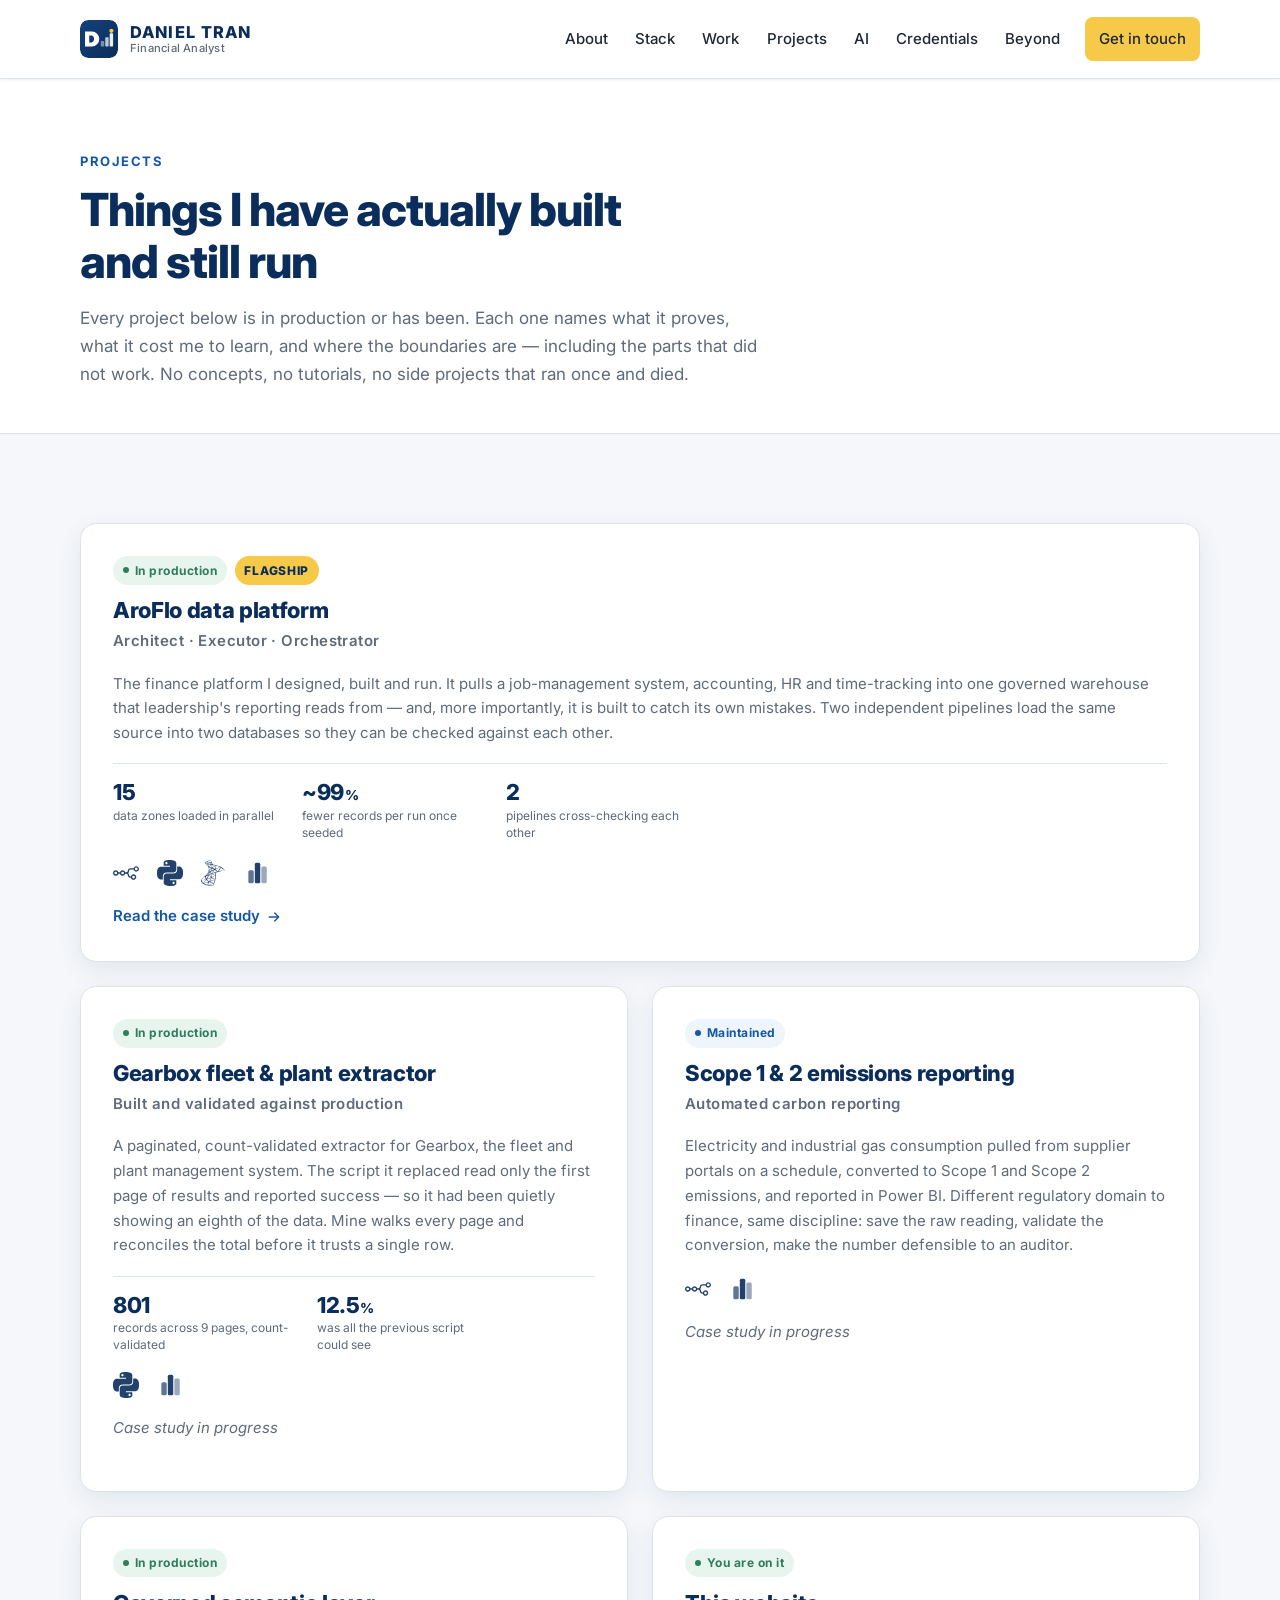
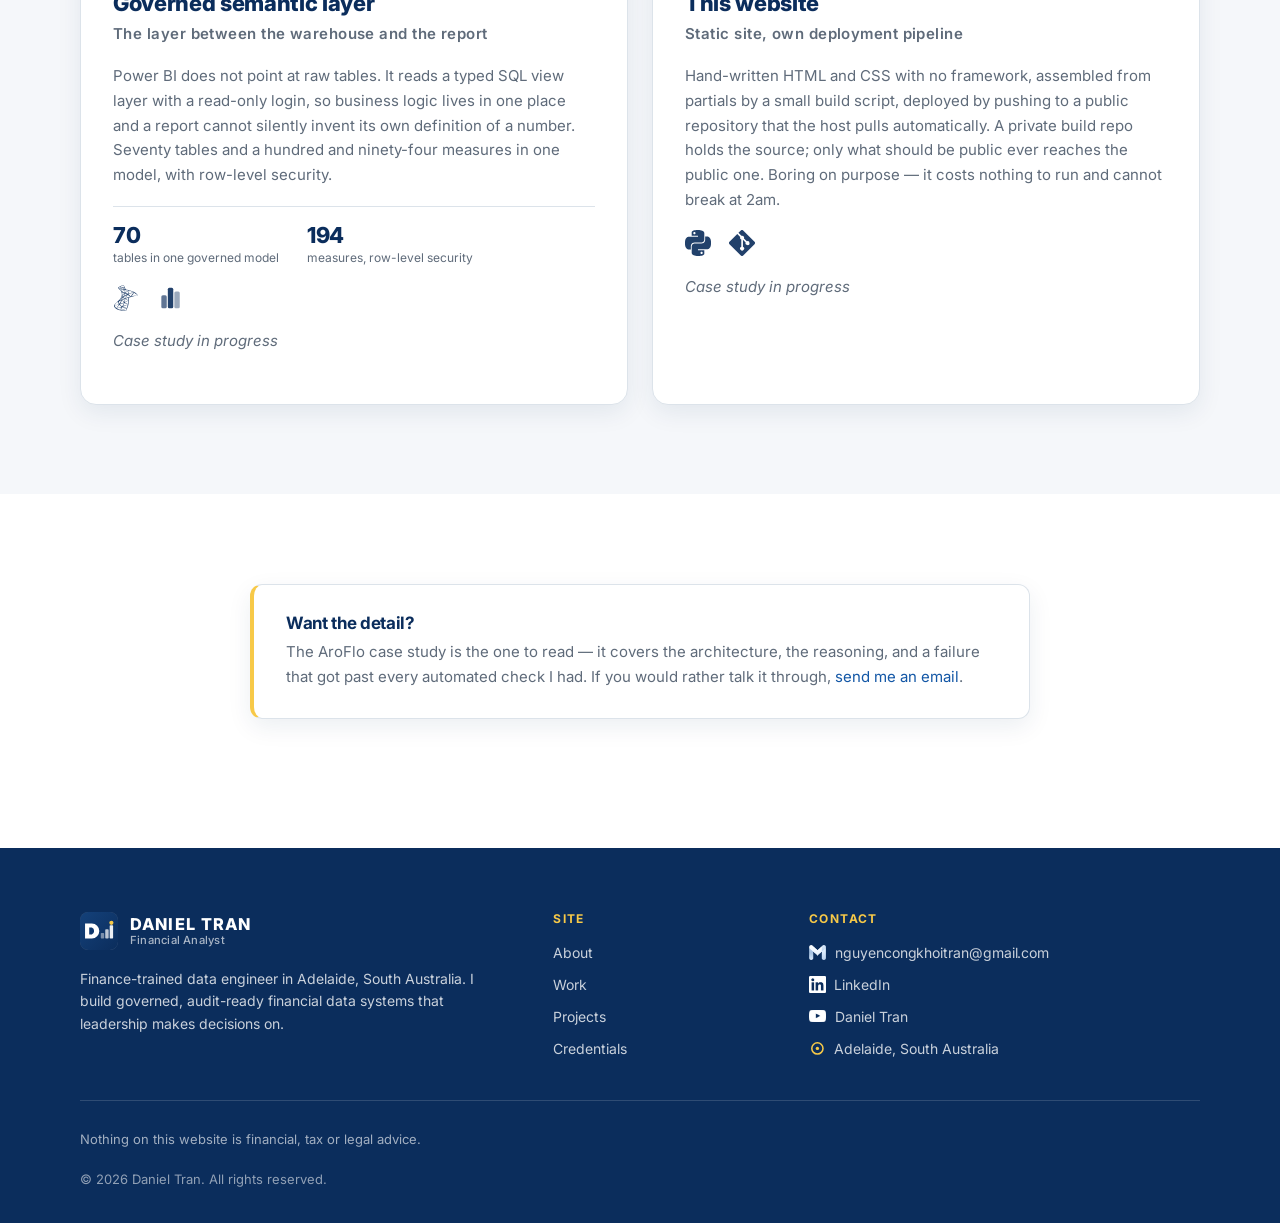
==== projects.html @ 61370af5 "Add Projects section: hub page + AroFlo data platform case study - /projects.html hub and /projects/" ====
<!DOCTYPE html>
<html lang="en-AU">
<head>
  <meta charset="UTF-8" />
  <meta name="viewport" content="width=device-width, initial-scale=1.0" />
  <title>Projects — Daniel Tran</title>
  <meta name="description" content="Production data engineering projects by Daniel Tran — a governed finance data platform, a count-validated fleet extractor, automated Scope 1 & 2 emissions reporting, and a governed SQL semantic layer." />
  <meta name="author" content="Daniel Tran" />

  <!-- ============================================================
       PORTFOLIO — danieltrandata.com
       Static site: this file + assets/css/portfolio.css
       + assets/js/portfolio.js. No build step, no framework.
       ============================================================ -->

  <meta property="og:type" content="website" />
  <meta property="og:title" content="Projects — Daniel Tran" />
  <meta property="og:description" content="Things I have actually built and still run: a governed finance data platform, a count-validated extractor, automated emissions reporting." />
  <meta property="og:locale" content="en_AU" />
  <meta property="og:url" content="https://danieltrandata.com/projects.html" />
  <meta property="og:image" content="https://danieltrandata.com/assets/img/og-image.jpg?v=2" />
  <meta property="og:image:width" content="1200" />
  <meta property="og:image:height" content="630" />
  <meta property="og:image:alt" content="Daniel Tran — Financial Analyst · danieltrandata.com" />

  <!-- Twitter / X card -->
  <meta name="twitter:card" content="summary_large_image" />
  <meta name="twitter:title" content="Projects — Daniel Tran" />
  <meta name="twitter:description" content="Things I have actually built and still run: a governed finance data platform, a count-validated extractor, automated emissions reporting." />
  <meta name="twitter:image" content="https://danieltrandata.com/assets/img/og-image.jpg?v=2" />

  <link rel="canonical" href="https://danieltrandata.com/projects.html" />

  <!-- Favicons — 'D + data-bars' mark (F1). ?v=4 busts Hostinger CDN cache -->
  <link rel="icon" href="/favicon.ico?v=4" sizes="32x32" />
  <link rel="icon" href="/favicon.svg?v=4" type="image/svg+xml" />
  <link rel="apple-touch-icon" href="/apple-touch-icon.png?v=4" />

  <link rel="preconnect" href="https://fonts.googleapis.com" />
  <link rel="preconnect" href="https://fonts.gstatic.com" crossorigin />
  <link href="https://fonts.googleapis.com/css2?family=Inter:wght@400;500;600;700;800&display=swap" rel="stylesheet" />
  <link rel="stylesheet" href="assets/css/portfolio.css?v=18" />

  <!-- Structured data: helps Google understand who this is -->
  <script type="application/ld+json">
  {
    "@context": "https://schema.org",
    "@type": "Person",
    "name": "Daniel Tran",
    "url": "https://danieltrandata.com",
    "jobTitle": "Financial Analyst",
    "description": "Finance-trained data engineer specialising in finance-grade data pipelines, automation and decision intelligence.",
    "address": { "@type": "PostalAddress", "addressRegion": "South Australia", "addressCountry": "AU" },
    "alumniOf": { "@type": "CollegeOrUniversity", "name": "Torrens University Australia" },
    "sameAs": [
      "https://www.linkedin.com/in/nguyen-daniel-tran-accounting/",
      "https://www.youtube.com/@DanielTranAustraliaSA"
    ]
  }
  </script>
</head>
<body>
  <a class="skip-link" href="#main">Skip to content</a>

  <!-- ============ HEADER ============ -->
  <header class="header" id="header">
    <div class="wrap header-inner">
      <a class="wordmark" href="index.html#top" aria-label="Daniel Tran — home">
        <span class="wordmark-icon" aria-hidden="true">
          <svg viewBox="0 0 512 512"><defs><linearGradient id="wmH" x1="0" y1="0" x2="1" y2="1"><stop offset="0" stop-color="#14417a"/><stop offset="1" stop-color="#0b2d5c"/></linearGradient></defs><rect width="512" height="512" rx="112" fill="url(#wmH)"/><path fill="#ffffff" fill-rule="evenodd" d="M68 156 H160 A100 100 0 0 1 160 356 H68 Z M124 210 H160 A50 50 0 0 1 160 302 H124 Z"/><rect x="280" y="282" width="46" height="74" rx="10" fill="#ffffff" opacity=".45"/><rect x="340" y="234" width="46" height="122" rx="10" fill="#ffffff" opacity=".72"/><rect x="400" y="180" width="46" height="176" rx="10" fill="#ffffff" opacity=".92"/><circle cx="423" cy="146" r="28" fill="#f7c948"/></svg>
        </span>
        <span class="wordmark-text">
          <span class="wordmark-name">DANIEL TRAN</span>
          <span class="wordmark-sub">Financial Analyst</span>
        </span>
      </a>

      <nav class="nav" id="nav" aria-label="Primary">
        <ul>
          <li><a href="index.html#about">About</a></li>
          <li><a href="index.html#stack">Stack</a></li>
          <li><a href="index.html#work">Work</a></li>
          <li><a href="projects.html">Projects</a></li>
          <li><a href="index.html#ai">AI</a></li>
          <li><a href="index.html#credentials">Credentials</a></li>
          <li><a href="index.html#beyond">Beyond</a></li>
          <li class="nav-cta-item"><a class="btn btn-yellow btn-sm" href="mailto:nguyencongkhoitran@gmail.com">Get in touch</a></li>
        </ul>
      </nav>

      <button class="burger" id="burger" type="button" aria-label="Open menu" aria-expanded="false" aria-controls="nav">
        <span></span><span></span><span></span>
      </button>
    </div>
  </header>

  <main id="main">
    <span id="top" tabindex="-1"></span>

    <!-- ============ SUB-HERO ============ -->
    <section class="subhero">
      <div class="wrap">
        <p class="kicker">Projects</p>
        <h1>Things I have actually built and still run</h1>
        <p class="subhero-lead">
          Every project below is in production or has been. Each one names what it proves, what it
          cost me to learn, and where the boundaries are — including the parts that did not work.
          No concepts, no tutorials, no side projects that ran once and died.
        </p>
      </div>
    </section>

    <!-- ============ PROJECT GRID ============ -->
    <section class="sec sec-tint">
      <div class="wrap">
        <div class="proj-grid">

          <!-- 1 — FLAGSHIP -->
          <article class="ai-card proj-card proj-card--lead">
            <div class="proj-head">
              <span class="proj-status proj-status--live">In production</span>
              <span class="proj-flag">Flagship</span>
            </div>
            <h2>AroFlo data platform</h2>
            <p class="proj-role">Architect &middot; Executor &middot; Orchestrator</p>
            <p>
              The finance platform I designed, built and run. It pulls a job-management system,
              accounting, HR and time-tracking into one governed warehouse that leadership's
              reporting reads from — and, more importantly, it is built to catch its own mistakes.
              Two independent pipelines load the same source into two databases so they can be
              checked against each other.
            </p>
            <ul class="proj-metrics">
              <li class="proj-metric">
                <span class="proj-metric-num">15</span>
                <span class="proj-metric-lab">data zones loaded in parallel</span>
              </li>
              <li class="proj-metric">
                <span class="proj-metric-num">~99<span>%</span></span>
                <span class="proj-metric-lab">fewer records per run once seeded</span>
              </li>
              <li class="proj-metric">
                <span class="proj-metric-num">2</span>
                <span class="proj-metric-lab">pipelines cross-checking each other</span>
              </li>
            </ul>
            <ul class="proj-logos">
              <li><img src="assets/img/stack/n8n.svg" alt="n8n" height="20" loading="lazy" decoding="async" /></li>
              <li><img src="assets/img/stack/python.svg" alt="Python" height="24" loading="lazy" decoding="async" /></li>
              <li><img src="assets/img/stack/sql-server.svg" alt="SQL Server" height="26" loading="lazy" decoding="async" /></li>
              <li><img src="assets/img/stack/power-bi.svg" alt="Power BI" height="22" loading="lazy" decoding="async" /></li>
            </ul>
            <a class="link-more" href="projects/aroflo-data-platform.html">
              Read the case study
              <svg viewBox="0 0 24 24" aria-hidden="true" focusable="false"><path d="M5 12h14M13 6l6 6-6 6" /></svg>
            </a>
          </article>

          <!-- 2 — GEARBOX -->
          <article class="ai-card proj-card">
            <div class="proj-head">
              <span class="proj-status proj-status--live">In production</span>
            </div>
            <h2>Gearbox fleet &amp; plant extractor</h2>
            <p class="proj-role">Built and validated against production</p>
            <p>
              A paginated, count-validated extractor for Gearbox, the fleet and plant management
              system. The script it replaced read only the first page of results and reported
              success — so it had been quietly showing an eighth of the data. Mine walks every page
              and reconciles the total before it trusts a single row.
            </p>
            <ul class="proj-metrics">
              <li class="proj-metric">
                <span class="proj-metric-num">801</span>
                <span class="proj-metric-lab">records across 9 pages, count-validated</span>
              </li>
              <li class="proj-metric">
                <span class="proj-metric-num">12.5<span>%</span></span>
                <span class="proj-metric-lab">was all the previous script could see</span>
              </li>
            </ul>
            <ul class="proj-logos">
              <li><img src="assets/img/stack/python.svg" alt="Python" height="24" loading="lazy" decoding="async" /></li>
              <li><img src="assets/img/stack/power-bi.svg" alt="Power BI" height="22" loading="lazy" decoding="async" /></li>
            </ul>
            <p class="proj-soon">Case study in progress</p>
          </article>

          <!-- 3 — EMISSIONS -->
          <article class="ai-card proj-card">
            <div class="proj-head">
              <span class="proj-status proj-status--maint">Maintained</span>
            </div>
            <h2>Scope 1 &amp; 2 emissions reporting</h2>
            <p class="proj-role">Automated carbon reporting</p>
            <p>
              Electricity and industrial gas consumption pulled from supplier portals on a schedule,
              converted to Scope 1 and Scope 2 emissions, and reported in Power BI. Different
              regulatory domain to finance, same discipline: save the raw reading, validate the
              conversion, make the number defensible to an auditor.
            </p>
            <ul class="proj-logos">
              <li><img src="assets/img/stack/n8n.svg" alt="n8n" height="20" loading="lazy" decoding="async" /></li>
              <li><img src="assets/img/stack/power-bi.svg" alt="Power BI" height="22" loading="lazy" decoding="async" /></li>
            </ul>
            <p class="proj-soon">Case study in progress</p>
          </article>

          <!-- 4 — SEMANTIC LAYER -->
          <article class="ai-card proj-card">
            <div class="proj-head">
              <span class="proj-status proj-status--live">In production</span>
            </div>
            <h2>Governed semantic layer</h2>
            <p class="proj-role">The layer between the warehouse and the report</p>
            <p>
              Power BI does not point at raw tables. It reads a typed SQL view layer with a
              read-only login, so business logic lives in one place and a report cannot silently
              invent its own definition of a number. Seventy tables and a hundred and ninety-four
              measures in one model, with row-level security.
            </p>
            <ul class="proj-metrics">
              <li class="proj-metric">
                <span class="proj-metric-num">70</span>
                <span class="proj-metric-lab">tables in one governed model</span>
              </li>
              <li class="proj-metric">
                <span class="proj-metric-num">194</span>
                <span class="proj-metric-lab">measures, row-level security</span>
              </li>
            </ul>
            <ul class="proj-logos">
              <li><img src="assets/img/stack/sql-server.svg" alt="SQL Server" height="26" loading="lazy" decoding="async" /></li>
              <li><img src="assets/img/stack/power-bi.svg" alt="Power BI" height="22" loading="lazy" decoding="async" /></li>
            </ul>
            <p class="proj-soon">Case study in progress</p>
          </article>

          <!-- 5 — THIS SITE -->
          <article class="ai-card proj-card">
            <div class="proj-head">
              <span class="proj-status proj-status--live">You are on it</span>
            </div>
            <h2>This website</h2>
            <p class="proj-role">Static site, own deployment pipeline</p>
            <p>
              Hand-written HTML and CSS with no framework, assembled from partials by a small build
              script, deployed by pushing to a public repository that the host pulls automatically.
              A private build repo holds the source; only what should be public ever reaches the
              public one. Boring on purpose — it costs nothing to run and cannot break at 2am.
            </p>
            <ul class="proj-logos">
              <li><img src="assets/img/stack/python.svg" alt="Python" height="24" loading="lazy" decoding="async" /></li>
              <li><img src="assets/img/stack/git.svg" alt="Git" height="22" loading="lazy" decoding="async" /></li>
            </ul>
            <p class="proj-soon">Case study in progress</p>
          </article>

        </div>
      </div>
    </section>

    <!-- ============ CTA ============ -->
    <section class="sec">
      <div class="wrap wrap-narrow">
        <div class="about-note">
          <h3>Want the detail?</h3>
          <p>
            The AroFlo case study is the one to read — it covers the architecture, the reasoning,
            and a failure that got past every automated check I had. If you would rather talk it
            through, <a href="mailto:nguyencongkhoitran@gmail.com">send me an email</a>.
          </p>
        </div>
      </div>
    </section>

  </main>

  <!-- ============ FOOTER ============ -->
  <footer class="footer">
    <div class="wrap">
      <div class="footer-top">
        <div class="footer-brand">
          <a class="wordmark wordmark-light" href="index.html#top">
            <span class="wordmark-icon" aria-hidden="true">
              <svg viewBox="0 0 512 512"><defs><linearGradient id="wmF" x1="0" y1="0" x2="1" y2="1"><stop offset="0" stop-color="#14417a"/><stop offset="1" stop-color="#0b2d5c"/></linearGradient></defs><rect width="512" height="512" rx="112" fill="url(#wmF)"/><path fill="#ffffff" fill-rule="evenodd" d="M68 156 H160 A100 100 0 0 1 160 356 H68 Z M124 210 H160 A50 50 0 0 1 160 302 H124 Z"/><rect x="280" y="282" width="46" height="74" rx="10" fill="#ffffff" opacity=".45"/><rect x="340" y="234" width="46" height="122" rx="10" fill="#ffffff" opacity=".72"/><rect x="400" y="180" width="46" height="176" rx="10" fill="#ffffff" opacity=".92"/><circle cx="423" cy="146" r="28" fill="#f7c948"/></svg>
            </span>
            <span class="wordmark-text">
              <span class="wordmark-name">DANIEL TRAN</span>
              <span class="wordmark-sub">Financial Analyst</span>
            </span>
          </a>
          <p class="footer-desc">
            Finance-trained data engineer in Adelaide, South Australia. I build governed,
            audit-ready financial data systems that leadership makes decisions on.
          </p>
        </div>

        <nav class="footer-col" aria-label="Site">
          <h3>Site</h3>
          <a href="index.html#about">About</a>
          <a href="index.html#work">Work</a>
          <a href="projects.html">Projects</a>
          <a href="index.html#credentials">Credentials</a>
          <!-- CV link hidden for now (kept, not deleted):
          <a href="assets/docs/daniel-tran-cv.pdf" target="_blank" rel="noopener noreferrer">CV (PDF)</a>
          -->
        </nav>

        <div class="footer-col">
          <h3>Contact</h3>
          <a class="footer-contact-link footer-email" href="mailto:nguyencongkhoitran@gmail.com">
            <img class="footer-contact-icon footer-icon-gmail" src="assets/img/gmail-logo-white-gradient.png" alt="" width="18" height="18" loading="lazy" decoding="async" />
            <span>nguyencongkhoitran@gmail.com</span>
          </a>
          <a class="footer-contact-link footer-linkedin" href="https://www.linkedin.com/in/nguyen-daniel-tran-accounting/" target="_blank" rel="noopener noreferrer">
            <img class="footer-contact-icon" src="assets/img/linkedin-white.png" alt="" width="18" height="18" decoding="async" />
            <span>LinkedIn</span>
          </a>
          <a class="footer-contact-link footer-youtube" href="https://www.youtube.com/@DanielTranAustraliaSA" target="_blank" rel="noopener noreferrer">
            <img class="footer-contact-icon footer-icon-youtube" src="assets/img/youtube-logo-white.png" alt="" width="18" height="18" loading="lazy" decoding="async" />
            <span>Daniel Tran</span>
          </a>
          <p class="footer-location">
            <svg class="footer-contact-icon footer-icon-location" viewBox="0 0 24 24" aria-hidden="true" focusable="false">
              <circle cx="12" cy="12" r="8" />
              <circle cx="12" cy="12" r="2.4" />
            </svg>
            <span>Adelaide, South Australia</span>
          </p>
        </div>
      </div>

      <div class="footer-legal">
        <p class="disclaimer">
          Nothing on this website is financial, tax or legal advice.
        </p>
        <p class="copyright">&copy; <span id="year">2026</span> Daniel Tran. All rights reserved.</p>
      </div>
    </div>
  </footer>

  <!-- Back to top. Plain anchor: works without JS; JS only handles show/hide. -->
  <a class="to-top" id="toTop" href="#top" aria-label="Back to top" title="Back to top">
    <svg viewBox="0 0 24 24" aria-hidden="true" focusable="false">
      <path d="M12 19V5M5 12l7-7 7 7" />
    </svg>
  </a>

  <script src="assets/js/portfolio.js?v=3"></script>
</body>
</html>
---- assets/css/portfolio.css ----
/* =============================================================
   Daniel Tran — Tax & Accounting Services
   Design brief implementation.

   Colour balance target:
     ~60% white / light grey   ~25% navy & blue
     ~10% pale blue or yellow   ~5% strong yellow

   Yellow is an ACCENT only — buttons, icon details, step numbers,
   highlight rules. It is never a large background field.
   Navy text on yellow buttons (never white — contrast is too low).
   ============================================================= */

/* ---------- TOKENS ---------- */
:root {
  --color-navy: #0b2d5c;
  --color-blue: #1357a6;
  --color-yellow: #f7c948;
  --color-yellow-light: #fff8e1;
  --color-blue-light: #eef5fc;
  --color-background: #f5f7fa;
  --color-text: #1f2937;
  --color-text-secondary: #5f6b7a;
  --color-white: #ffffff;
  --color-border: #dce3ea;
  --color-success: #2e7d5b;
  --color-error: #c83e3e;

  /* Index/step numerals and other navigation furniture. Navy-family, not
     neutral grey, and held at ~3.3:1 on white — readable at a glance but
     incapable of competing with a heading. Do not use for content.
     (#7e99b8 measured 2.94:1 — just under the 3:1 large-text floor.) */
  --color-index: #7290b1;

  /* The one yellow legible as TEXT on light backgrounds (stat unit
     suffixes). The accent yellows below sit at 1.8–2.2:1 on white — fine
     as borders, bullets and hover states, never as type. */
  --color-gold-text: #a67e00;

  /* Derived — hover/active states only */
  --color-navy-dark: #082446;
  --color-yellow-dark: #ecb92e;
  --color-blue-dark: #0f4787;

  --radius-small: 8px;
  --radius-medium: 12px;
  --radius-large: 16px;

  --shadow-card: 0 8px 24px rgba(11, 45, 92, 0.08);
  --shadow-card-hover: 0 12px 32px rgba(11, 45, 92, 0.12);
  --shadow-header: 0 1px 3px rgba(11, 45, 92, 0.08);

  --content-width: 1200px;
  --gutter: clamp(1.25rem, 4vw, 2.5rem);
  --section-y: clamp(3.75rem, 7vw, 6.5rem);

  --font: "Inter", -apple-system, BlinkMacSystemFont, "Segoe UI", Roboto, Helvetica, Arial, sans-serif;
  --t: 200ms ease;
}

/* ---------- BASE ---------- */
*, *::before, *::after { box-sizing: border-box; }

html {
  -webkit-text-size-adjust: 100%;
  scroll-behavior: smooth;
  scroll-padding-top: 110px;
}

body {
  margin: 0;
  font-family: var(--font);
  font-size: 1.0625rem;      /* 17px */
  line-height: 1.65;
  color: var(--color-text);
  background: var(--color-white);
  -webkit-font-smoothing: antialiased;
  -moz-osx-font-smoothing: grayscale;
  overflow-x: hidden;
}

h1, h2, h3 {
  margin: 0 0 .55em;
  color: var(--color-navy);
  font-weight: 800;
  line-height: 1.18;
  letter-spacing: -.02em;
}
h1 { font-size: clamp(2.1rem, 4.6vw, 3.75rem); letter-spacing: -.03em; }   /* → 60px */
h2 { font-size: clamp(1.7rem, 3.2vw, 2.625rem); }                          /* → 42px */
h3 { font-size: clamp(1.125rem, 1.6vw, 1.375rem); font-weight: 700; }      /* → 22px */

p { margin: 0 0 1.05em; }
p:last-child { margin-bottom: 0; }

a { color: var(--color-blue); text-decoration: none; transition: color var(--t); }
a:hover { color: var(--color-navy); }

ul, ol { margin: 0; padding: 0; list-style: none; }
img { max-width: 100%; display: block; }
svg { width: 100%; height: 100%; display: block; }

:focus-visible {
  outline: 3px solid var(--color-blue);
  outline-offset: 2px;
  border-radius: 4px;
}

.wrap {
  width: 100%;
  max-width: var(--content-width);
  margin-inline: auto;
  padding-inline: var(--gutter);
}
.wrap-narrow { max-width: 860px; }

.skip-link {
  position: absolute;
  left: -9999px;
  top: 0;
  z-index: 300;
  padding: .8rem 1.25rem;
  background: var(--color-navy);
  color: var(--color-white);
  font-weight: 600;
  border-radius: 0 0 var(--radius-small) 0;
}
.skip-link:focus { left: 0; color: var(--color-white); }

/* ---------- LAUNCH NOTICE BAR ---------- */
.launch-bar {
  background: var(--color-yellow-light);
  border-bottom: 1px solid #f0e2b8;
}
.launch-bar-inner {
  display: flex;
  align-items: flex-start;
  gap: .7rem;
  padding-block: .7rem;
}
.launch-bar-icon {
  flex: none;
  width: 19px;
  height: 19px;
  margin-top: .18rem;
  fill: none;
  stroke: var(--color-navy);
  stroke-width: 1.9;
  stroke-linecap: round;
}
.launch-bar p { margin: 0; font-size: .875rem; line-height: 1.5; color: var(--color-navy); }
.launch-bar a { color: var(--color-navy); text-decoration: underline; text-underline-offset: 2px; font-weight: 600; }

/* ---------- HEADER ---------- */
.header {
  position: sticky;
  top: 0;
  z-index: 200;
  background: var(--color-white);
  border-bottom: 1px solid var(--color-border);
  box-shadow: var(--shadow-header);
}
.header-inner {
  display: flex;
  align-items: center;
  justify-content: space-between;
  gap: 1.5rem;
  min-height: 78px;
}

/* Wordmark */
.wordmark { display: flex; align-items: center; gap: .75rem; }
.wordmark:hover { color: inherit; }
.wordmark-icon {
  flex: none;
  width: 38px;
  height: 38px;
  border-radius: var(--radius-small);
  overflow: hidden;
  line-height: 0;
}
.wordmark-icon svg { display: block; width: 100%; height: 100%; }
.wordmark-text { display: flex; flex-direction: column; line-height: 1.2; }
.wordmark-name {
  font-size: 1.02rem;
  font-weight: 800;
  letter-spacing: .07em;
  color: var(--color-navy);
}
.wordmark-sub {
  font-size: .7rem;
  font-weight: 500;
  letter-spacing: .02em;
  color: var(--color-text-secondary);
}

/* Nav */
.nav ul { display: flex; align-items: center; gap: .2rem; }
.nav a {
  display: block;
  padding: .5rem .75rem;
  border-radius: var(--radius-small);
  font-size: .9375rem;
  font-weight: 500;
  color: var(--color-text);
  transition: color var(--t), background-color var(--t);
}
.nav a:hover { color: var(--color-navy); background: var(--color-blue-light); }
.nav-cta-item { margin-left: .6rem; }
.nav-cta-item a:hover { background: var(--color-yellow-dark); }

.burger {
  display: none;
  flex-direction: column;
  justify-content: center;
  gap: 5px;
  width: 44px;
  height: 42px;
  padding: 0 9px;
  border: 1px solid var(--color-border);
  border-radius: var(--radius-small);
  background: var(--color-white);
  cursor: pointer;
}
.burger span {
  display: block;
  height: 2px;
  border-radius: 2px;
  background: var(--color-navy);
  transition: transform var(--t), opacity var(--t);
}
.burger[aria-expanded="true"] span:nth-child(1) { transform: translateY(7px) rotate(45deg); }
.burger[aria-expanded="true"] span:nth-child(2) { opacity: 0; }
.burger[aria-expanded="true"] span:nth-child(3) { transform: translateY(-7px) rotate(-45deg); }

/* ---------- BUTTONS ---------- */
.btn {
  display: inline-flex;
  align-items: center;
  justify-content: center;
  gap: .5rem;
  padding: .9rem 1.75rem;
  min-height: 48px;               /* comfortable mobile tap target */
  border: 2px solid transparent;
  border-radius: var(--radius-small);
  font-family: inherit;
  font-size: 1rem;
  font-weight: 700;
  cursor: pointer;
  text-align: center;
  transition: background-color var(--t), border-color var(--t), color var(--t), box-shadow var(--t);
}
.btn-sm { padding: .6rem 1.15rem; min-height: 42px; font-size: .9375rem; }
.btn-lg { padding: 1.05rem 2.25rem; min-height: 54px; font-size: 1.0625rem; }
.btn-block { width: 100%; }

/* Navy text on yellow — never white. */
.btn-yellow { background: var(--color-yellow); color: var(--color-navy); }
.btn-yellow:hover { background: var(--color-yellow-dark); color: var(--color-navy); }

.btn-outline {
  background: var(--color-white);
  color: var(--color-navy);
  border-color: var(--color-navy);
}
.btn-outline:hover { background: var(--color-navy); color: var(--color-white); }

/* ---------- HERO ---------- */
.hero {
  /* The one permitted gradient — very subtle, top to bottom. */
  background: linear-gradient(180deg, var(--color-blue-light) 0%, var(--color-white) 100%);
  padding: clamp(3rem, 6vw, 5.25rem) 0 clamp(3rem, 5.5vw, 4.5rem);
}
.hero-grid {
  display: grid;
  grid-template-columns: minmax(0, 1.1fr) minmax(0, .9fr);
  gap: clamp(2.5rem, 5vw, 4.5rem);
  align-items: center;
}
/* Emphasise the employer name in the hero credential list. */
.hero-trust strong { color: var(--color-navy); font-weight: 700; }
/* Employer name links out to the company site. No underline at rest (Daniel's
   call — it read as clutter in the credential list); the affordance appears on
   hover and on keyboard focus instead. `.hero-trust strong` wins on colour over
   the global `a` rule, so the colour shift has to target the strong directly. */
.hero-trust a { text-decoration: none; }
.hero-trust a:hover,
.hero-trust a:focus-visible {
  text-decoration: underline;
  text-decoration-color: var(--color-blue);
  text-underline-offset: 3px;
}
.hero-trust a:hover strong,
.hero-trust a:focus-visible strong { color: var(--color-blue); }

.hero-copy h1 { margin-bottom: 1.1rem; }
.hero-sub {
  max-width: 34rem;
  font-size: clamp(1.0625rem, 1.5vw, 1.1875rem);
  color: var(--color-text-secondary);
}
.hero-btns { display: flex; flex-wrap: wrap; gap: .85rem; margin: 2rem 0 1.75rem; }

.hero-cv {
  display: inline-flex;
  align-items: center;
  gap: .45rem;
  margin: -.85rem 0 1.75rem;
  font-size: .9rem;
  font-weight: 700;
  color: var(--color-blue);
}
.hero-cv:hover { color: var(--color-navy); text-decoration: underline; }
.hero-cv svg {
  width: 1.05rem;
  height: 1.05rem;
  fill: none;
  stroke: currentColor;
  stroke-width: 2;
  stroke-linecap: round;
  stroke-linejoin: round;
}
.hero-linkedin { color: var(--color-navy); }
.hero-linkedin img { width: 1.2rem; height: 1.2rem; display: block; border-radius: 3px; }
.footer-contact-link,
.footer-location {
  display: inline-flex;
  align-items: center;
  gap: .55rem;
  width: fit-content;
}
.footer-contact-icon {
  width: 1.05rem;
  height: 1.05rem;
  flex: none;
  display: block;
  object-fit: contain;
}
.footer-email span { white-space: nowrap; }
.footer-icon-gmail { width: 1.1rem; height: 1.1rem; }
.footer-icon-youtube { width: 1.1rem; height: 1.1rem; }
.footer-icon-location circle:first-child { fill: none; stroke: var(--color-yellow); stroke-width: 2.2; }
.footer-icon-location circle:last-child { fill: var(--color-yellow); }

.hero-trust { display: flex; flex-direction: column; gap: .45rem; }
.hero-trust li {
  position: relative;
  padding-left: 1.4rem;
  font-size: .9rem;
  color: var(--color-text-secondary);
}
.hero-trust li::before {
  content: "";
  position: absolute;
  left: 0;
  top: .48em;
  width: 9px;
  height: 9px;
  border-radius: 50%;
  background: var(--color-yellow);
}

.hero-photo img {
  width: 100%;
  aspect-ratio: 4 / 5;
  object-fit: cover;
  object-position: 50% 50%;
  border-radius: var(--radius-large);
  box-shadow: var(--shadow-card);
}

/* ---------- TRUST STRIP ---------- */
.strip {
  padding: clamp(2rem, 4vw, 2.75rem) 0;
  background: var(--color-white);
  border-bottom: 1px solid var(--color-border);
}
.strip-grid {
  display: grid;
  grid-template-columns: repeat(4, 1fr);
  gap: clamp(1.25rem, 3vw, 2.25rem);
}
.strip-item { display: flex; gap: .9rem; align-items: flex-start; }
.strip-icon {
  flex: none;
  width: 40px;
  height: 40px;
  padding: 8px;
  border-radius: var(--radius-small);
  background: var(--color-blue-light);
}
.strip-icon svg { fill: none; stroke: var(--color-blue); stroke-width: 1.7; stroke-linecap: round; stroke-linejoin: round; }
.strip-icon .acc { stroke: var(--color-yellow); stroke-width: 2.2; }
.strip-item h3 { margin-bottom: .15rem; font-size: .975rem; font-weight: 700; }
.strip-item p { margin: 0; font-size: .875rem; line-height: 1.5; color: var(--color-text-secondary); }

/* ---------- PORTFOLIO STAT STRIP (numeric) ----------
   Added for the portfolio. Big tabular figures — numbers do the
   talking. Yellow accent rule under each label, per the design brief. */
.pstat {
  padding: clamp(2rem, 4vw, 2.75rem) 0;
  background: var(--color-white);
  border-bottom: 1px solid var(--color-border);
}
.pstat-grid {
  display: grid;
  grid-template-columns: repeat(4, 1fr);
  gap: clamp(1.25rem, 3vw, 2.25rem);
}
.pstat-item { display: flex; flex-direction: column; gap: .35rem; }
.pstat-num {
  font-size: clamp(1.9rem, 3.4vw, 2.6rem);
  font-weight: 800;
  line-height: 1;
  letter-spacing: -.03em;
  color: var(--color-navy);
  font-variant-numeric: tabular-nums;
}
.pstat-num span { color: var(--color-gold-text); } /* the %/min/h units — yellow-dark was 1.8:1 on white */
.pstat-lab {
  font-size: .85rem;
  line-height: 1.45;
  color: var(--color-text-secondary);
  padding-top: .4rem;
  border-top: 2px solid var(--color-yellow);
}
@media (max-width: 1080px) { .pstat-grid { grid-template-columns: repeat(2, 1fr); } }
@media (max-width: 480px)  { .pstat-grid { grid-template-columns: 1fr; } }

/* ---------- WORK / CASE STUDY ---------- */
.sec-lead {
  margin: .85rem 0 0;
  font-size: clamp(1rem, 1.4vw, 1.1875rem);
  line-height: 1.6;
  color: var(--color-text-secondary);
}
.case { display: flex; flex-direction: column; gap: clamp(1.5rem, 3vw, 2.25rem); }

.case-meta {
  display: grid;
  grid-template-columns: repeat(3, 1fr);
  gap: clamp(1rem, 2.5vw, 2rem);
  padding: clamp(1.25rem, 2.4vw, 1.6rem) clamp(1.4rem, 2.4vw, 1.9rem);
  background: var(--color-navy);
  border-radius: var(--radius-large);
}
.case-meta > div { display: flex; flex-direction: column; align-items: center; text-align: center; gap: .8rem; }
.case-meta-lab {
  font-size: .7rem;
  font-weight: 700;
  letter-spacing: .08em;
  text-transform: uppercase;
  color: var(--color-yellow);
}
.case-meta-val { font-size: .95rem; font-weight: 600; line-height: 1.4; color: var(--color-white); }

/* My role — three custom line-icons (white stroke + yellow accent) */
.cm-roles { display: flex; justify-content: center; gap: clamp(1rem, 2.2vw, 1.6rem); }
.cm-role { display: flex; flex-direction: column; align-items: center; gap: .6rem; }
.cm-role-ic { width: 30px; height: 30px; fill: none; stroke: var(--color-white); stroke-width: 1.7; stroke-linecap: round; stroke-linejoin: round; }
.cm-role-ic .acc { stroke: var(--color-yellow); stroke-width: 2; }
.cm-role span { font-size: .7rem; font-weight: 500; letter-spacing: .035em; color: rgba(255, 255, 255, .72); white-space: nowrap; }

/* Systems unified / Built with — brand logos flipped to white on the navy band */
.cm-logos { display: flex; justify-content: center; align-items: center; flex-wrap: wrap; gap: clamp(1rem, 2.2vw, 1.5rem); min-height: 30px; }
.cm-logo { width: auto; display: block; filter: brightness(0) invert(1); opacity: .92; }
.cm-more { font-size: .8rem; font-weight: 600; color: rgba(255, 255, 255, .5); }

.case-sub { margin: clamp(.25rem, 1vw, .75rem) 0 0; font-size: 1.25rem; }

.doctrine { display: grid; gap: .7rem; margin: 0; padding: 0; list-style: none; }
.doctrine li {
  position: relative;
  padding-left: 1.6rem;
  font-size: .9375rem;
  line-height: 1.5;
  color: var(--color-text-secondary);
}
.doctrine li::before {
  content: "";
  position: absolute;
  left: 0;
  top: .5em;
  width: .5rem;
  height: .5rem;
  border-radius: 2px;
  background: var(--color-yellow);
}
.doctrine strong { color: var(--color-navy); font-weight: 700; }

/* Impact band — reuses .pstat markup, contained as a card here */
.case-impact {
  padding: clamp(1.5rem, 3vw, 2.1rem) clamp(1.4rem, 2.6vw, 2rem);
  background: var(--color-blue-light);
  border: 1px solid var(--color-border);
  border-radius: var(--radius-large);
}
.case-impact .wrap { max-width: none; padding-inline: 0; }

.case-punch {
  margin: 0;
  font-size: clamp(1.0625rem, 1.6vw, 1.25rem);
  font-weight: 600;
  line-height: 1.5;
  color: var(--color-navy);
}

@media (max-width: 720px) { .case-meta { grid-template-columns: 1fr; } }

/* Architecture diagram (Mermaid) */
.case-diagram {
  margin: 0;
  padding: clamp(1.25rem, 3vw, 2rem);
  background: var(--color-white);
  border: 1px solid var(--color-border);
  border-radius: var(--radius-large);
  box-shadow: var(--shadow-card);
  text-align: center;
  overflow-x: auto;
}
.case-diagram img {
  display: block;
  width: auto;
  max-width: 100%;
  height: auto;
  margin: 0 auto;
}
/* Scrollable variant — full-size LR banner in a horizontally scrollable frame */
.case-diagram--scroll { text-align: left; overflow: visible; }
.case-diagram-frame {
  overflow-x: auto;
  overflow-y: hidden;
  -webkit-overflow-scrolling: touch;
  scrollbar-width: thin;
  border-radius: var(--radius-medium);
}
.case-diagram--scroll .case-diagram-frame img {
  width: 2267px;      /* natural size — do not shrink, so labels stay readable */
  max-width: none;
  height: auto;
  margin: 0;
}
.case-diagram-hint {
  margin: .8rem 0 0;
  font-size: .75rem;
  font-weight: 600;
  letter-spacing: .02em;
  color: var(--color-blue);
  text-align: right;
}
/* Once the viewport is wide enough to show the whole diagram, drop the hint */
@media (min-width: 2400px) { .case-diagram-hint { display: none; } }
.case-diagram figcaption {
  margin-top: 1.1rem;
  padding-top: 1rem;
  border-top: 1px solid var(--color-border);
  font-size: .8125rem;
  line-height: 1.5;
  color: var(--color-text-secondary);
  text-align: center;
}

/* ---------- CREDENTIALS ---------- */
.creds {
  display: grid;
  grid-template-columns: repeat(auto-fit, minmax(min(100%, 300px), 1fr));
  gap: clamp(1rem, 2vw, 1.5rem);
}
.cred {
  display: flex;
  flex-direction: column;
  gap: 1rem;
  padding: clamp(1.5rem, 2.4vw, 1.9rem);
  background: var(--color-white);
  border: 1px solid var(--color-border);
  border-radius: var(--radius-large);
  box-shadow: var(--shadow-card);
}
.cred-body { flex: 1; }
.cred h3 { margin-bottom: .5rem; font-size: 1.0625rem; line-height: 1.35; }
.cred-issuer { margin: 0 0 .55rem; font-size: .85rem; font-weight: 700; color: var(--color-navy); }
.cred-detail { margin: 0; font-size: .9rem; line-height: 1.55; color: var(--color-text-secondary); }
.cred-verify {
  display: inline-block;
  margin-top: .5rem;
  font-size: .85rem;
  font-weight: 700;
  color: var(--color-blue);
}
.cred-verify:hover { color: var(--color-navy); text-decoration: underline; }
.cred-links { display: flex; flex-wrap: wrap; gap: .4rem 1.5rem; margin: .75rem 0 0; }
.cred-links .cred-verify { margin-top: 0; }

.cred-tag {
  display: inline-block;
  margin-bottom: .85rem;
  padding: .3rem .8rem;
  font-size: .7rem;
  font-weight: 700;
  letter-spacing: .04em;
  text-transform: uppercase;
  color: var(--color-navy);
  background: var(--color-yellow-light);
  border: 1px solid var(--color-yellow);
  border-radius: 999px;
  white-space: nowrap;
}
/* Headline credential spans the full row, with the certificate shown */
.cred-primary {
  grid-column: 1 / -1;
  flex-direction: row;
  align-items: center;
  justify-content: space-between;
  gap: clamp(1.5rem, 4vw, 3rem);
  border-left: 4px solid var(--color-yellow);
}
.cred-cert {
  flex: 0 0 auto;
  display: block;
  width: clamp(190px, 26vw, 300px);
  border-radius: var(--radius-medium);
  overflow: hidden;
  border: 1px solid var(--color-border);
  box-shadow: var(--shadow-card);
  transition: transform .2s ease, box-shadow .2s ease;
}
.cred-cert:hover { transform: translateY(-3px); box-shadow: 0 14px 30px rgba(11, 45, 92, .16); }
.cred-cert img { display: block; width: 100%; height: auto; }
.cred-cert--wide { width: clamp(280px, 42vw, 480px); }
@media (max-width: 640px) {
  .cred-primary { flex-direction: column; align-items: flex-start; }
  .cred-cert { width: 100%; max-width: 320px; align-self: center; }
  .cred-cert--wide { max-width: 480px; }
}

/* ---------- AI IN PRACTICE ---------- */
.ai-grid {
  display: grid;
  grid-template-columns: repeat(auto-fit, minmax(min(100%, 320px), 1fr));
  gap: clamp(1rem, 2vw, 1.5rem);
}
.ai-card {
  padding: clamp(1.6rem, 2.6vw, 2rem);
  background: var(--color-white);
  border: 1px solid var(--color-border);
  border-radius: var(--radius-large);
  box-shadow: var(--shadow-card);
}
.ai-icon {
  display: grid;
  place-items: center;
  width: 44px;
  height: 44px;
  margin-bottom: 1rem;
  border-radius: 11px;
  background: var(--color-blue-light);
}
.ai-icon svg {
  width: 24px;
  height: 24px;
  fill: none;
  stroke: var(--color-blue);
  stroke-width: 1.7;
  stroke-linecap: round;
  stroke-linejoin: round;
}
.ai-icon svg .acc { stroke: var(--color-yellow-dark); stroke-width: 2; }
.ai-card h3 { margin-bottom: .5rem; font-size: 1.075rem; }
.ai-card p { margin: 0; font-size: .9375rem; line-height: 1.6; color: var(--color-text-secondary); }
.ai-card strong { color: var(--color-navy); font-weight: 700; }

.ai-tools-lab {
  margin: clamp(1.75rem, 3.5vw, 2.5rem) 0 .7rem;
  font-size: .78rem;
  font-weight: 700;
  letter-spacing: .06em;
  text-transform: uppercase;
  color: var(--color-text-secondary);
}
.ai-tools { display: flex; flex-wrap: wrap; gap: .5rem; margin: 0; padding: 0; list-style: none; }
.ai-tools li {
  font-size: .8rem;
  font-weight: 600;
  color: var(--color-navy);
  background: var(--color-white);
  border: 1px solid var(--color-border);
  border-radius: 999px;
  padding: .35rem .8rem;
}

/* ---------- BEYOND THE WORK ---------- */
.beyond-grid {
  display: grid;
  grid-template-columns: repeat(auto-fit, minmax(min(100%, 320px), 1fr));
  gap: clamp(1rem, 2vw, 1.5rem);
  align-items: start;
}
.beyond {
  padding: clamp(1.6rem, 2.6vw, 2rem);
  background: var(--color-white);
  border: 1px solid var(--color-border);
  border-radius: var(--radius-large);
  box-shadow: var(--shadow-card);
}
.beyond-icon {
  display: grid;
  place-items: center;
  width: 48px;
  height: 48px;
  margin-bottom: 1.1rem;
  border-radius: 12px;
  background: var(--color-blue-light);
}
.beyond-icon svg {
  width: 26px;
  height: 26px;
  fill: none;
  stroke: var(--color-blue);
  stroke-width: 1.7;
  stroke-linecap: round;
  stroke-linejoin: round;
}
.beyond-icon svg .acc { stroke: var(--color-yellow-dark); stroke-width: 2; }
.beyond h3 { margin-bottom: .55rem; font-size: 1.15rem; }
.beyond p { margin: 0; font-size: .9375rem; line-height: 1.6; color: var(--color-text-secondary); }
.beyond-build { margin-top: 1.25rem; }
.beyond .beyond-build-lab {
  margin: 0 0 .55rem;
  font-size: .78rem;
  font-weight: 700;
  letter-spacing: .01em;
  color: var(--color-navy);
}
.beyond-specs {
  display: flex;
  flex-wrap: wrap;
  gap: .45rem;
  margin: 0;
  padding: 0;
  list-style: none;
}

.piano-video-card {
  display: grid;
  gap: .85rem;
  margin-top: 1.25rem;
  overflow: hidden;
  color: inherit;
  background: linear-gradient(180deg, var(--color-white) 0%, var(--color-blue-light) 100%);
  border: 1px solid var(--color-border);
  border-radius: var(--radius-medium);
  box-shadow: 0 12px 28px rgba(11, 45, 92, .10);
  transition: transform var(--t), box-shadow var(--t), border-color var(--t);
}
.piano-video-card:hover {
  color: inherit;
  transform: translateY(-2px);
  border-color: rgba(19, 87, 166, .35);
  box-shadow: 0 18px 36px rgba(11, 45, 92, .16);
}
.piano-video-thumb {
  position: relative;
  display: block;
  aspect-ratio: 16 / 9;
  background: var(--color-navy);
}
.piano-video-thumb img {
  display: block;
  width: 100%;
  height: 100%;
  object-fit: cover;
}
.piano-video-play {
  position: absolute;
  right: .85rem;
  bottom: .85rem;
  display: grid;
  place-items: center;
  width: 48px;
  height: 48px;
  color: var(--color-navy);
  background: var(--color-yellow);
  border: 3px solid rgba(255, 255, 255, .88);
  border-radius: 50%;
  box-shadow: 0 12px 24px rgba(0, 0, 0, .22);
}
.piano-video-play svg { width: 28px; height: 28px; fill: currentColor; transform: translateX(1px); }
.piano-video-copy {
  display: grid;
  gap: .2rem;
  padding: 0 1rem 1rem;
}
.piano-video-label {
  font-size: .74rem;
  font-weight: 800;
  letter-spacing: .11em;
  text-transform: uppercase;
  color: var(--color-yellow-dark);
}
.piano-video-copy strong {
  color: var(--color-navy);
  font-size: 1rem;
  line-height: 1.3;
}
.piano-video-copy span:last-child {
  color: var(--color-blue);
  font-size: .9rem;
  font-weight: 700;
}

.beyond-specs li {
  font-size: .72rem;
  font-weight: 600;
  color: var(--color-navy);
  background: var(--color-background);
  border: 1px solid var(--color-border);
  border-radius: 999px;
  padding: .28rem .65rem;
}

/* ---------- SECTIONS ---------- */
.sec { padding: var(--section-y) 0; }
.sec-tint { background: var(--color-background); }

.sec-head { max-width: 44rem; margin-bottom: clamp(2.25rem, 4vw, 3.25rem); }
.kicker {
  margin: 0 0 .75rem;
  font-size: .8125rem;
  font-weight: 700;
  letter-spacing: .12em;
  text-transform: uppercase;
  color: var(--color-blue);
}
.sec-head h2 { margin-bottom: .65rem; }
.sec-sub { margin: 0; font-size: 1.0625rem; color: var(--color-text-secondary); }

/* ---------- CARDS ---------- */
.card {
  padding: clamp(1.5rem, 2.4vw, 1.85rem);
  background: var(--color-white);
  border: 1px solid var(--color-border);
  border-radius: var(--radius-large);
  box-shadow: var(--shadow-card);
  transition: box-shadow var(--t), border-color var(--t), transform var(--t);
}

.grid-4 {
  display: grid;
  grid-template-columns: repeat(auto-fit, minmax(min(100%, 250px), 1fr));
  gap: clamp(1rem, 2vw, 1.5rem);
}
.grid-3 {
  display: grid;
  grid-template-columns: repeat(auto-fit, minmax(min(100%, 290px), 1fr));
  gap: clamp(1rem, 2vw, 1.5rem);
}

/* Services */
.svc { display: flex; flex-direction: column; }
.svc:hover { box-shadow: var(--shadow-card-hover); transform: translateY(-3px); }
.svc-icon {
  width: 46px;
  height: 46px;
  padding: 10px;
  margin-bottom: 1.15rem;
  border-radius: var(--radius-small);
  background: var(--color-blue-light);
}
.svc-icon svg { fill: none; stroke: var(--color-blue); stroke-width: 1.7; stroke-linecap: round; stroke-linejoin: round; }
.svc-icon .acc { stroke: var(--color-yellow); stroke-width: 2.2; }
.svc p { font-size: .9375rem; color: var(--color-text-secondary); }

.link-more {
  display: inline-flex;
  align-items: center;
  gap: .35rem;
  margin-top: auto;
  padding-top: 1.15rem;
  font-size: .9375rem;
  font-weight: 600;
}
.link-more svg { width: 16px; height: 16px; fill: none; stroke: currentColor; stroke-width: 2; stroke-linecap: round; stroke-linejoin: round; transition: transform var(--t); }
.link-more:hover svg { transform: translateX(3px); }

/* Benefits */
.ben-num {
  display: block;
  margin-bottom: .65rem;
  font-size: .8125rem;
  font-weight: 800;
  letter-spacing: .1em;
  color: var(--color-blue);
}
.ben h3 { margin-bottom: .4rem; }
.ben p { margin: 0; font-size: .9375rem; color: var(--color-text-secondary); }
.ben { border-top: 3px solid var(--color-yellow); }

/* ---------- PROCESS ---------- */
.steps {
  position: relative;
  display: grid;
  grid-template-columns: repeat(auto-fit, minmax(min(100%, 260px), 1fr));
  gap: clamp(1.25rem, 2.5vw, 2rem);
}
/* No connector line: the five-step responsive grid should read as clean cards, not a partial timeline. */
.step { position: relative; z-index: 1; }
.step-num {
  display: inline-grid;
  place-items: center;
  width: 52px;
  height: 52px;
  margin-bottom: 1.1rem;
  border-radius: 50%;
  background: var(--color-yellow);
  color: var(--color-navy);
  font-size: 1.1875rem;
  font-weight: 800;
  letter-spacing: -.01em;
}
.step h3 { margin-bottom: .4rem; }
.step p { margin: 0; font-size: .9375rem; color: var(--color-text-secondary); }

/* ---------- ABOUT ---------- */
.about-lead {
  display: grid;
  grid-template-columns: minmax(0, .8fr) minmax(0, 1.2fr);
  gap: clamp(1.75rem, 4vw, 3rem);
  align-items: start;
  margin-bottom: clamp(2rem, 4vw, 3rem);
}
.about-photo {
  margin: 0;
  display: flex;
  flex-direction: column;
  gap: .85rem;
}
.about-photo img {
  display: block;
  width: 100%;
  height: auto;
  aspect-ratio: 1122 / 1402;
  object-fit: cover;
  border-radius: var(--radius-large);
  box-shadow: var(--shadow-card);
}
.photo-cap {
  margin: 0;
  font-size: .8125rem;
  color: var(--color-text-secondary);
}
.about-story { max-width: 70ch; }

.about-story p { color: var(--color-text-secondary); }
.about-story strong { color: var(--color-navy); font-weight: 700; }
.story-open {
  font-size: clamp(1.125rem, 1.7vw, 1.3125rem);
  line-height: 1.55;
  font-weight: 500;
  color: var(--color-navy) !important;
}

/* The "not everyone gets a refund" callout — the anti-refund-shop line. */
.about-note {
  margin-bottom: clamp(1.75rem, 3.5vw, 2.5rem);
  padding: clamp(1.35rem, 2.5vw, 1.75rem) clamp(1.5rem, 2.5vw, 2rem);
  background: var(--color-white);
  border: 1px solid var(--color-border);
  border-left: 4px solid var(--color-yellow);
  border-radius: var(--radius-medium);
  box-shadow: var(--shadow-card);
}
.about-note h3 { margin-bottom: .45rem; font-size: 1.0625rem; }
.about-note p { margin: 0; font-size: .9375rem; color: var(--color-text-secondary); }

/* Two-column detail blocks */
.about-cols {
  display: grid;
  grid-template-columns: repeat(auto-fit, minmax(min(100%, 320px), 1fr));
  gap: clamp(1rem, 2vw, 1.5rem);
  margin-bottom: clamp(1rem, 2vw, 1.5rem);
}
.about-block {
  padding: clamp(1.5rem, 2.4vw, 1.9rem);
  background: var(--color-white);
  border: 1px solid var(--color-border);
  border-radius: var(--radius-large);
  box-shadow: var(--shadow-card);
}
.about-block h3 { margin-bottom: 1rem; }
.about-block p { font-size: .9375rem; color: var(--color-text-secondary); }
.about-block strong { color: var(--color-navy); font-weight: 700; }

/* Academic record — three figures, tabular so they align */
.record {
  display: grid;
  grid-template-columns: repeat(3, 1fr);
  gap: 1rem;
  margin-bottom: 1.5rem;
  padding-bottom: 1.5rem;
  border-bottom: 1px solid var(--color-border);
}
.record li { display: flex; flex-direction: column; gap: .3rem; }
.record-num {
  font-size: clamp(1.75rem, 3vw, 2.25rem);
  font-weight: 800;
  line-height: 1;
  letter-spacing: -.03em;
  color: var(--color-navy);
  font-variant-numeric: tabular-nums;
}
.record-lab {
  font-size: .75rem;
  line-height: 1.4;
  color: var(--color-text-secondary);
  padding-top: .3rem;
  border-top: 2px solid var(--color-yellow);
}

/* PASS observation quote */
.pass-quote {
  margin: 1.35rem 0;
  padding: 1.15rem 1.35rem;
  background: var(--color-blue-light);
  border-radius: var(--radius-medium);
}
.pass-quote p {
  margin: 0 0 .6rem;
  font-size: .9375rem;
  line-height: 1.6;
  font-style: italic;
  color: var(--color-navy) !important;
}
.pass-quote cite {
  display: block;
  font-size: .75rem;
  font-style: normal;
  font-weight: 600;
  letter-spacing: .01em;
  color: var(--color-text-secondary);
}

.about-punch {
  margin-top: 1.15rem !important;
  padding-top: 1.15rem;
  border-top: 1px solid var(--color-border);
  font-size: 1rem !important;
  font-weight: 600;
  color: var(--color-navy) !important;
}

/* What I won't do */
.about-block-limits { border-top: 3px solid var(--color-yellow); }
.limits { display: grid; gap: 1.1rem; }
.limits li {
  position: relative;
  padding-left: 1.75rem;
  font-size: .9375rem;
  color: var(--color-text-secondary);
}
.limits li::before,
.limits li::after {
  content: "";
  position: absolute;
  left: .1rem;
  top: .62em;
  width: 13px;
  height: 2.5px;
  border-radius: 2px;
  background: var(--color-navy);
}
.limits li::before { transform: rotate(45deg); }
.limits li::after { transform: rotate(-45deg); }
.limits strong { display: block; margin-bottom: .15rem; color: var(--color-navy); font-weight: 700; }

.about-link { margin-top: 1.5rem; font-size: .9375rem; font-weight: 600; }

/* ---------- REGISTRATION STATUS ---------- */
.status-panel {
  padding: clamp(1.75rem, 3.5vw, 2.5rem);
  background: var(--color-yellow-light);
  border: 1px solid #f0e2b8;
  border-radius: var(--radius-large);
}
.status-head { display: flex; align-items: center; gap: .85rem; margin-bottom: 1.15rem; }
.status-head h2 { margin: 0; font-size: clamp(1.35rem, 2.2vw, 1.75rem); }
.status-icon {
  flex: none;
  width: 34px;
  height: 34px;
  fill: none;
  stroke: var(--color-navy);
  stroke-width: 1.8;
  stroke-linecap: round;
}
.status-panel p { font-size: 1rem; color: var(--color-text); }
.status-panel a { color: var(--color-blue-dark); text-decoration: underline; text-underline-offset: 2px; font-weight: 600; }
.status-foot {
  margin-top: 1.25rem;
  padding-top: 1.25rem;
  border-top: 1px solid #f0e2b8;
  font-size: .9375rem;
  font-style: italic;
  color: var(--color-text-secondary);
}
.tpb-badge {
  display: inline-block;
  padding: .5rem 1rem;
  border-radius: var(--radius-small);
  background: var(--color-navy);
  color: var(--color-white);
  font-weight: 700;
}

/* ---------- PRICING ---------- */
.price { display: flex; flex-direction: column; }
.price h3 { margin-bottom: .5rem; }
.price-val {
  margin-bottom: 1.15rem;
  padding-bottom: 1.15rem;
  border-bottom: 1px solid var(--color-border);
  font-size: .9375rem;
  font-weight: 700;
  color: var(--color-blue);
}
.incl { display: grid; gap: .55rem; }
.incl li {
  position: relative;
  padding-left: 1.6rem;
  font-size: .9rem;
  color: var(--color-text-secondary);
}
.incl li::before {
  content: "";
  position: absolute;
  left: 0;
  top: .34em;
  width: 12px;
  height: 7px;
  border-left: 2.5px solid var(--color-yellow);
  border-bottom: 2.5px solid var(--color-yellow);
  transform: rotate(-45deg);
}

.price-note {
  margin-top: clamp(1.5rem, 3vw, 2rem);
  padding: clamp(1.35rem, 2.5vw, 1.75rem);
  background: var(--color-white);
  border: 1px solid var(--color-border);
  border-radius: var(--radius-medium);
}
.price-note h3 { margin-bottom: .5rem; font-size: 1.0625rem; }
.price-note p { margin: 0; font-size: .9375rem; color: var(--color-text-secondary); }

/* ---------- COMMITMENT ---------- */
.commit { border-top: 3px solid var(--color-yellow); }
.commit h3 { margin-bottom: .45rem; font-size: 1.0625rem; }
.commit p { margin: 0; font-size: .9375rem; color: var(--color-text-secondary); }

/* ---------- FAQ ---------- */
.faq { display: grid; gap: .75rem; }
.faq details {
  background: var(--color-white);
  border: 1px solid var(--color-border);
  border-radius: var(--radius-medium);
  transition: box-shadow var(--t), border-color var(--t);
}
.faq details[open] { border-color: #c3d4e6; box-shadow: var(--shadow-card); }
.faq summary {
  display: flex;
  align-items: center;
  justify-content: space-between;
  gap: 1rem;
  padding: 1.15rem 1.4rem;
  font-size: 1rem;
  font-weight: 600;
  color: var(--color-navy);
  cursor: pointer;
  list-style: none;
}
.faq summary::-webkit-details-marker { display: none; }
.faq summary:hover { color: var(--color-blue); }

.chev {
  position: relative;
  flex: none;
  width: 22px;
  height: 22px;
  border-radius: 50%;
  background: var(--color-yellow);
  transition: transform var(--t);
}
.chev::before, .chev::after {
  content: "";
  position: absolute;
  top: 50%;
  left: 50%;
  width: 10px;
  height: 2px;
  border-radius: 2px;
  background: var(--color-navy);
  transform: translate(-50%, -50%);
}
.chev::after { transform: translate(-50%, -50%) rotate(90deg); transition: opacity var(--t); }
.faq details[open] .chev::after { opacity: 0; }

.faq-body { padding: 0 1.4rem 1.35rem; }
.faq-body p { margin: 0; font-size: .9375rem; color: var(--color-text-secondary); }

/* ---------- FINAL CTA ---------- */
.cta-band {
  padding: clamp(3.25rem, 6vw, 5rem) 0;
  background: var(--color-navy);
  text-align: center;
}
.cta-inner { max-width: 46rem; }
.cta-band h2 { color: var(--color-white); margin-bottom: .7rem; }
.cta-band > .wrap > p { color: rgba(255, 255, 255, .82); font-size: 1.0625rem; }
.cta-band .btn { margin-top: 1.85rem; }
.cta-alt { margin-top: 1.1rem !important; font-size: .9375rem; }
.cta-alt a { color: var(--color-yellow); text-decoration: underline; text-underline-offset: 3px; }
.cta-alt a:hover { color: var(--color-white); }

/* ---------- CONTACT ---------- */
.contact-grid {
  display: grid;
  grid-template-columns: minmax(0, 1fr) minmax(0, 1.1fr);
  gap: clamp(2rem, 4.5vw, 3.5rem);
  align-items: start;
}
.contact-intro > p { color: var(--color-text-secondary); }

.privacy-note {
  display: flex;
  gap: .8rem;
  margin: 1.5rem 0;
  padding: 1.1rem 1.25rem;
  background: var(--color-yellow-light);
  border: 1px solid #f0e2b8;
  border-radius: var(--radius-medium);
}
.privacy-note svg {
  flex: none;
  width: 22px;
  height: 22px;
  margin-top: .1rem;
  fill: none;
  stroke: var(--color-navy);
  stroke-width: 1.7;
  stroke-linecap: round;
  stroke-linejoin: round;
}
.privacy-note p { margin: 0; font-size: .875rem; line-height: 1.55; color: var(--color-text); }

.contact-list { display: grid; gap: 1rem; margin-top: 1.75rem; }
.contact-list li { display: flex; flex-direction: column; gap: .1rem; }
.cl-label {
  font-size: .75rem;
  font-weight: 700;
  letter-spacing: .1em;
  text-transform: uppercase;
  color: var(--color-text-secondary);
}
.contact-list a, .contact-list span:not(.cl-label) { font-size: .9375rem; overflow-wrap: break-word; }
.contact-list a[href^="mailto:"] { white-space: nowrap; }

/* Form */
.contact-form { display: grid; gap: 1.1rem; }
.field { display: flex; flex-direction: column; gap: .4rem; }
.field-row { display: grid; grid-template-columns: 1fr 1fr; gap: 1.1rem; }

.field label, .field-check label {
  font-size: .875rem;
  font-weight: 600;
  color: var(--color-navy);
}
.req { color: var(--color-error); }

.field input, .field select, .field textarea {
  width: 100%;
  padding: .8rem .95rem;
  min-height: 48px;
  font-family: inherit;
  font-size: 1rem;
  color: var(--color-text);
  background: var(--color-white);
  border: 1px solid var(--color-border);
  border-radius: var(--radius-small);
  transition: border-color var(--t), box-shadow var(--t);
}
.field textarea { min-height: 110px; resize: vertical; }
.field input:focus, .field select:focus, .field textarea:focus {
  outline: none;
  border-color: var(--color-blue);
  box-shadow: 0 0 0 3px rgba(19, 87, 166, .15);
}
.field input[aria-invalid="true"], .field textarea[aria-invalid="true"] { border-color: var(--color-error); }

.field-check { display: flex; align-items: flex-start; gap: .65rem; }
.field-check input {
  flex: none;
  width: 20px;
  height: 20px;
  margin-top: .18rem;
  accent-color: var(--color-blue);
}
.field-check label { font-weight: 500; font-size: .875rem; line-height: 1.5; color: var(--color-text); }

/* Status uses an icon + text, never colour alone. */
.err {
  margin: 0;
  font-size: .8125rem;
  font-weight: 600;
  color: var(--color-error);
}
.err::before { content: "! "; font-weight: 800; }

.form-foot { margin: 0; font-size: .8125rem; color: var(--color-text-secondary); }
.form-foot.is-ok { color: var(--color-success); font-weight: 600; }
.form-foot.is-ok::before { content: "\2713  "; font-weight: 800; }

/* ---------- FOOTER ---------- */
.footer {
  padding: clamp(3rem, 5vw, 4rem) 0 2rem;
  background: var(--color-navy);
  color: rgba(255, 255, 255, .78);
}
.footer-top {
  display: grid;
  /* Contact column is widest: it holds email + social links on one line. */
  grid-template-columns: minmax(0, 1.5fr) minmax(0, .75fr) minmax(280px, 1.35fr);
  gap: 2.5rem clamp(1.5rem, 3vw, 2.5rem);
  padding-bottom: 2.5rem;
  border-bottom: 1px solid rgba(255, 255, 255, .15);
}
/* Mark is a self-contained navy tile. Footer sits on navy (#0b2d5c) — a hairline ring keeps the tile edge crisp. */
.wordmark-light .wordmark-icon { box-shadow: inset 0 0 0 1.5px rgba(255, 255, 255, .14); }
.wordmark-light .wordmark-name { color: var(--color-white); }
.wordmark-light .wordmark-sub { color: rgba(255, 255, 255, .65); }

.footer-desc { margin-top: 1.1rem; font-size: .875rem; line-height: 1.6; max-width: 26rem; }

.footer-col { display: flex; flex-direction: column; gap: .55rem; }
.footer-col h3 {
  margin: 0 0 .35rem;
  font-size: .75rem;
  font-weight: 700;
  letter-spacing: .12em;
  text-transform: uppercase;
  color: var(--color-yellow);
}
.footer-col a, .footer-col p {
  margin: 0;
  font-size: .875rem;
  color: rgba(255, 255, 255, .78);
  overflow-wrap: break-word;   /* break only between words, never mid-word */
}
.footer-col a:hover { color: var(--color-yellow); }

/* An email address has no sensible break point, so never break it.
   Slightly tighter than the surrounding links so it always fits. */
.footer-email {
  display: inline-flex;
  align-items: center;
  gap: .55rem;
  white-space: nowrap;
  font-size: .8125rem;
  letter-spacing: -.005em;
}

.footer-legal { padding-top: 1.75rem; }
.footer-legal-links { display: flex; flex-wrap: wrap; gap: 1.25rem; margin-bottom: 1.25rem; }
.footer-legal-links a { font-size: .875rem; color: rgba(255, 255, 255, .85); text-decoration: underline; text-underline-offset: 3px; }
.footer-legal-links a:hover { color: var(--color-yellow); }

.disclaimer {
  max-width: 62rem;
  margin: 0 0 .7rem;
  font-size: .8125rem;
  line-height: 1.6;
  color: rgba(255, 255, 255, .62);
}
.disclaimer strong { color: rgba(255, 255, 255, .85); }
.copyright { margin: 1.25rem 0 0; font-size: .8125rem; color: rgba(255, 255, 255, .55); }

/* ---------- RESPONSIVE ---------- */
@media (max-width: 1080px) {
  .strip-grid { grid-template-columns: repeat(2, 1fr); }
  .footer-top { grid-template-columns: repeat(2, minmax(0, 1fr)); }
}

@media (max-width: 980px) {
  .header-inner { min-height: 70px; }
  .burger { display: flex; }

  .nav {
    position: absolute;
    top: 100%;
    left: 0;
    right: 0;
    padding: .75rem var(--gutter) 1.5rem;
    background: var(--color-white);
    border-bottom: 1px solid var(--color-border);
    box-shadow: var(--shadow-card);
    opacity: 0;
    visibility: hidden;
    transform: translateY(-8px);
    transition: opacity var(--t), transform var(--t), visibility var(--t);
  }
  .nav.open { opacity: 1; visibility: visible; transform: none; }
  .nav ul { flex-direction: column; align-items: stretch; gap: .1rem; }
  .nav a { padding: .85rem .9rem; font-size: 1rem; }
  .nav-cta-item { margin: .75rem 0 0; }
  .nav-cta-item a { width: 100%; }

  /* Hero: text first, photo below. */
  .hero-grid { grid-template-columns: 1fr; }
  .hero-photo { max-width: 380px; margin-inline: auto; }

  .about-lead { grid-template-columns: 1fr; }
  .about-photo { max-width: 460px; }
  .contact-grid { grid-template-columns: 1fr; }
}

@media (max-width: 640px) {
  :root { --section-y: 3.25rem; }
  html { scroll-padding-top: 92px; }
  .strip-grid { grid-template-columns: 1fr; }
  .footer-top { grid-template-columns: 1fr; gap: 2rem; }
  .field-row { grid-template-columns: 1fr; }
  .hero-btns .btn { width: 100%; }
  .faq summary { padding: 1rem 1.1rem; font-size: .9375rem; }
  .faq-body { padding: 0 1.1rem 1.15rem; }
  .record { gap: .6rem; }
  .record-lab { font-size: .7rem; }
}

/* ---------- TECH STACK ---------- */
.stack-grid {
  display: grid;
  grid-template-columns: repeat(2, minmax(0, 1fr));
  gap: 1.25rem;
}
.stack-card { min-width: 0; }
.stack-card h3 {
  display: flex;
  align-items: center;
  gap: .6rem;
  margin: 0 0 .4rem;
  font-size: 1.0625rem;
  color: var(--color-navy);
  letter-spacing: -.01em;
}
.stack-card h3::before {
  content: "";
  flex: none;
  width: 3px;
  height: 1.05em;
  background: var(--color-yellow);
  border-radius: 2px;
}
.stack-note {
  margin: 0 0 1.15rem;
  font-size: .875rem;
  line-height: 1.55;
  color: var(--color-text-secondary);
}
.chips {
  display: flex;
  flex-wrap: wrap;
  gap: .6rem;
  margin: 0;
  padding: 0;
  list-style: none;
}
.chip {
  display: flex;
  flex-direction: column;
  align-items: center;
  justify-content: center;
  gap: .5rem;
  padding: .8rem .9rem;
  min-width: 86px;
  background: var(--color-blue-light);
  border: 1px solid #d4e3f4;
  border-radius: var(--radius-medium);
}
.chip img {
  height: 28px;
  width: auto;
  max-width: 108px;
  display: block;
}
.chip span {
  font-size: .7rem;
  font-weight: 600;
  color: var(--color-navy);
  letter-spacing: .01em;
  white-space: nowrap;
}
@media (max-width: 860px) {
  .stack-grid { grid-template-columns: minmax(0, 1fr); }
}

/* ---------- BACK TO TOP ---------- */
.to-top {
  position: fixed;
  right: clamp(1rem, 3vw, 2rem);
  bottom: clamp(1rem, 3vw, 2rem);
  z-index: 150;
  display: grid;
  place-items: center;
  width: 46px;
  height: 46px;
  border-radius: 50%;
  background: var(--color-navy);
  color: var(--color-white);
  box-shadow: 0 6px 20px rgba(11, 45, 92, .28);
  opacity: 0;
  visibility: hidden;
  transform: translateY(10px);
  transition: opacity var(--t), transform var(--t), visibility var(--t),
              background var(--t), color var(--t), box-shadow var(--t);
}
.to-top.show { opacity: 1; visibility: visible; transform: none; }
.to-top:hover {
  background: var(--color-yellow);
  color: var(--color-navy);
  box-shadow: var(--shadow-card-hover);
}
.to-top:focus-visible {
  outline: 3px solid var(--color-yellow);
  outline-offset: 3px;
}
.to-top svg {
  width: 20px;
  height: 20px;
  fill: none;
  stroke: currentColor;
  stroke-width: 2.1;
  stroke-linecap: round;
  stroke-linejoin: round;
}

/* ---------- BUILD GALLERY + LIGHTBOX ---------- */
.gallery {
  display: grid;
  grid-template-columns: repeat(5, 1fr);
  gap: .5rem;
  margin: .9rem 0 0;
  padding: 0;
  list-style: none;
}
.gallery a {
  display: block;
  border-radius: var(--radius-small);
  overflow: hidden;
  border: 1px solid var(--color-border);
}
.gallery img {
  display: block;
  width: 100%;
  height: auto;
  aspect-ratio: 1;
  object-fit: cover;
  transition: transform var(--t);
}
.gallery a:hover img,
.gallery a:focus-visible img { transform: scale(1.06); }
.gallery a:focus-visible {
  outline: 3px solid var(--color-yellow);
  outline-offset: 2px;
}
@media (max-width: 640px) {
  .gallery { grid-template-columns: repeat(3, 1fr); }
}

.lightbox {
  position: fixed;
  inset: 0;
  z-index: 400;
  display: flex;
  align-items: center;
  justify-content: center;
  background: rgba(8, 20, 40, .92);
  padding: clamp(.75rem, 3vw, 2rem);
}
.lightbox[hidden] { display: none; }
.lightbox img {
  max-width: min(92vw, 1100px);
  max-height: 86vh;
  border-radius: var(--radius-medium);
  box-shadow: 0 24px 64px rgba(0, 0, 0, .5);
}
.lb-btn {
  position: absolute;
  display: grid;
  place-items: center;
  width: 44px;
  height: 44px;
  border: 0;
  border-radius: 50%;
  background: rgba(255, 255, 255, .12);
  color: #fff;
  cursor: pointer;
  transition: background var(--t);
}
.lb-btn:hover { background: var(--color-yellow); color: var(--color-navy); }
.lb-btn:focus-visible { outline: 3px solid var(--color-yellow); outline-offset: 2px; }
.lb-btn svg { width: 22px; height: 22px; fill: none; stroke: currentColor; stroke-width: 2.2; stroke-linecap: round; stroke-linejoin: round; }
.lb-close { top: 1rem; right: 1rem; }
.lb-prev { left: .75rem; top: 50%; transform: translateY(-50%); }
.lb-next { right: .75rem; top: 50%; transform: translateY(-50%); }
.lb-count {
  position: absolute;
  bottom: 1rem;
  left: 50%;
  transform: translateX(-50%);
  color: rgba(255, 255, 255, .75);
  font-size: .8125rem;
  font-weight: 600;
  letter-spacing: .04em;
}

/* ---------- MOTION ---------- */
@media (prefers-reduced-motion: reduce) {
  html { scroll-behavior: auto; }
  *, *::before, *::after {
    animation-duration: .01ms !important;
    transition-duration: .01ms !important;
  }
  .svc:hover { transform: none; }
  .link-more:hover svg { transform: none; }
}

/* ============================================================
   PROJECTS — hub page + case-study sub-pages
   Added 2026-08-09. Builds on .ai-grid / .ai-card rather than
   introducing a second card system.
   ============================================================ */

/* ---------- Sub-page hero (compact; sub-pages have no full hero) ---------- */
.subhero {
  padding: clamp(2.75rem, 6vw, 4.5rem) 0 clamp(1.75rem, 3.5vw, 2.75rem);
  background: var(--color-white);
  border-bottom: 1px solid var(--color-border);
}
.subhero h1 {
  max-width: 20ch;
  margin: .5rem 0 0;
  font-size: clamp(1.85rem, 4.2vw, 2.85rem);
  line-height: 1.14;
  letter-spacing: -.022em;
  color: var(--color-navy);
}
.subhero-lead {
  max-width: 62ch;
  margin: 1rem 0 0;
  font-size: clamp(1rem, 1.5vw, 1.0625rem);
  line-height: 1.65;
  color: var(--color-text-secondary);
}
.subhero-back {
  font-weight: 700;
  letter-spacing: .08em;
  text-transform: uppercase;
}

/* ---------- Project cards ---------- */
/* Own grid rather than reusing .ai-grid: a 420px floor gives two columns on
   desktop, so four secondary cards land 2x2 instead of 3 + one orphan. */
.proj-grid {
  display: grid;
  grid-template-columns: repeat(auto-fit, minmax(min(100%, 420px), 1fr));
  gap: clamp(1rem, 2vw, 1.5rem);
}
.proj-card {
  display: flex;
  flex-direction: column;
  height: 100%;
}
/* Flagship spans the full grid width — it earns the room. */
.proj-card--lead { grid-column: 1 / -1; }

.proj-head {
  display: flex;
  flex-wrap: wrap;
  align-items: center;
  gap: .5rem;
  margin-bottom: .85rem;
}
.proj-status {
  display: inline-flex;
  align-items: center;
  gap: .4rem;
  padding: .28rem .6rem;
  font-size: .75rem;
  font-weight: 700;
  letter-spacing: .04em;
  border-radius: 999px;
}
.proj-status::before {
  content: "";
  width: 6px;
  height: 6px;
  border-radius: 50%;
  background: currentColor;
}
.proj-status--live { color: var(--color-success); background: #e8f5ef; }
.proj-status--maint { color: var(--color-blue); background: var(--color-blue-light); }
.proj-flag {
  padding: .28rem .6rem;
  font-size: .75rem;
  font-weight: 800;
  letter-spacing: .06em;
  text-transform: uppercase;
  color: var(--color-navy);
  background: var(--color-yellow);
  border-radius: 999px;
}

.proj-card h2 {
  margin: 0 0 .3rem;
  font-size: clamp(1.15rem, 2vw, 1.375rem);
  letter-spacing: -.015em;
  color: var(--color-navy);
}
.proj-role {
  margin: 0 0 .85rem;
  font-size: .8125rem;
  font-weight: 600;
  letter-spacing: .03em;
  color: var(--color-blue);
}
.proj-card > p {
  margin: 0 0 1.1rem;
  font-size: .9375rem;
  line-height: 1.65;
  color: var(--color-text-secondary);
}

/* Metric row — small, factual, no invented precision */
.proj-metrics {
  display: flex;
  flex-wrap: wrap;
  gap: .6rem 1.75rem;
  margin: 0 0 1.15rem;
  padding: 1rem 0 0;
  border-top: 1px solid var(--color-border);
  list-style: none;
}
.proj-metric { min-width: 0; }
.proj-metric-num {
  display: block;
  font-size: 1.375rem;
  font-weight: 800;
  line-height: 1.1;
  letter-spacing: -.02em;
  color: var(--color-navy);
}
.proj-metric-num span { font-size: .625em; margin-left: .08em; }
.proj-metric-lab {
  display: block;
  max-width: 22ch;
  margin-top: .2rem;
  font-size: .75rem;
  line-height: 1.4;
  color: var(--color-text-secondary);
}

.proj-logos {
  display: flex;
  flex-wrap: wrap;
  align-items: center;
  gap: .5rem 1.1rem;
  margin: 0;
  padding: 0;
  list-style: none;
}
/* Uniform optical height overrides the per-image height attributes — a logo row
   without labels only reads as a set if the marks are the same size. */
.proj-logos img { display: block; height: 26px; width: auto; opacity: .9; }

.proj-soon {
  margin-top: auto;
  padding-top: 1.15rem;
  font-size: .8125rem;
  font-style: italic;
  color: var(--color-text-secondary);
}

/* ---------- The three acts (case-study narrative) ---------- */
.acts {
  display: grid;
  grid-template-columns: repeat(auto-fit, minmax(min(100%, 300px), 1fr));
  gap: clamp(1rem, 2vw, 1.5rem);
  margin-bottom: clamp(2rem, 4vw, 3rem);
}
.act {
  padding: clamp(1.4rem, 2.4vw, 1.85rem);
  background: var(--color-white);
  border: 1px solid var(--color-border);
  border-top: 3px solid var(--color-border);
  border-radius: var(--radius-large);
  box-shadow: var(--shadow-card);
}
.act-lab {
  display: block;
  margin-bottom: .5rem;
  font-size: .75rem;
  font-weight: 800;
  letter-spacing: .12em;
  text-transform: uppercase;
  color: var(--color-blue);
}
.act h3 { margin: 0 0 .55rem; font-size: 1.0625rem; }
.act p {
  margin: 0 0 .8rem;
  font-size: .9375rem;
  line-height: 1.65;
  color: var(--color-text-secondary);
}
.act p:last-child { margin-bottom: 0; }

/* The twist is the point of the whole page — mark it. */
.act--twist { border-top-color: var(--color-yellow); }
.act--twist .act-lab { color: var(--color-yellow-dark); }
.act-punch {
  padding-top: .8rem;
  border-top: 1px solid var(--color-border);
  font-weight: 600;
  color: var(--color-text) !important;
}

/* ---------- The catch (what the cross-check found) ---------- */
.catch {
  margin-bottom: clamp(2rem, 4vw, 3rem);
  padding: clamp(1.5rem, 3vw, 2.25rem);
  background: var(--color-navy);
  border-radius: var(--radius-large);
  color: rgba(255, 255, 255, .82);
}
.catch p {
  max-width: 74ch;
  margin: 0 0 .9rem;
  font-size: .9375rem;
  line-height: 1.7;
}
.catch p:last-child { margin-bottom: 0; }
.catch strong, .catch em { color: #fff; }
.catch-lead {
  font-size: 1.0625rem !important;
  font-weight: 600;
  color: #fff;
}
.catch-punch {
  margin-top: 1.25rem !important;
  padding-top: 1.1rem;
  border-top: 1px solid rgba(255, 255, 255, .18);
  font-weight: 600;
  color: var(--color-yellow) !important;
}

/* Multi-paragraph callouts (base rule sets margin:0 for the single-p case) */
.about-note p + p { margin-top: .75rem; }

/* ============================================================
   CASE STUDY — five-stage lifecycle layout
   Added 2026-08-10 for the AroFlo page. The reader is mixed
   (recruiter first, engineer second), so the layout has to make
   the lead sentence of each stage skimmable on its own and push
   the detail visually underneath it.
   ============================================================ */

/* Second standfirst paragraph sits tight under the first */
.subhero-lead--tight { margin-top: .65rem; }

/* ---------- Stage rail (contents) ---------- */
.rail {
  display: flex;
  flex-wrap: wrap;
  align-items: center;
  gap: .6rem clamp(1rem, 2.5vw, 1.75rem);
  padding: clamp(.9rem, 1.8vw, 1.15rem) clamp(1.2rem, 2.4vw, 1.6rem);
  background: var(--color-white);
  border: 1px solid var(--color-border);
  border-radius: var(--radius-large);
  box-shadow: var(--shadow-card);
}
.rail-lab {
  font-size: .7rem;
  font-weight: 700;
  letter-spacing: .08em;
  text-transform: uppercase;
  color: var(--color-text-secondary);
}
.rail-list {
  display: flex;
  flex-wrap: wrap;
  gap: .5rem clamp(.9rem, 2vw, 1.5rem);
  margin: 0;
  padding: 0;
  list-style: none;
}
.rail-list a {
  display: inline-flex;
  align-items: baseline;
  gap: .4rem;
  font-size: .9375rem;
  font-weight: 600;
  color: var(--color-navy);
}
.rail-list a:hover { color: var(--color-blue); }
/* Same index colour as .stage-num — these ARE the same five numbers, so they
   must not be two different colours. Was --color-yellow-dark, which at .75rem
   on white is ~1.8:1: the least readable text on the page, and yellow reads as
   "accent/important" when a step index is neither. */
.rail-num {
  font-size: .75rem;
  font-weight: 800;
  color: var(--color-index);
  font-variant-numeric: tabular-nums;
}

/* ---------- Stage ---------- */
.stage { padding-bottom: clamp(2.25rem, 5vw, 3.5rem); }
.stage + .stage {
  padding-top: clamp(2.25rem, 5vw, 3.5rem);
  border-top: 1px solid var(--color-border);
}
/* Offset for the fixed header when jumping from the rail */
.stage[id] { scroll-margin-top: 90px; }

.stage-head {
  display: grid;
  grid-template-columns: auto 1fr;
  gap: clamp(.9rem, 2vw, 1.4rem);
  align-items: start;
  margin-bottom: clamp(1.1rem, 2.2vw, 1.5rem);
}
/* The index numeral is navigation ("you are at 2 of 5"), not content, so it
   must be legible without pulling rank on the lead. It was --color-border
   (#dce3ea = 1.3:1 on white) which read as a rendering fault rather than a
   design choice, while simultaneously being the LARGEST thing in the header —
   biggest element, least information. Now ~3:1 and a size step below the lead,
   so weight and importance finally point the same way. */
.stage-num {
  font-size: clamp(1.5rem, 3.2vw, 2rem);
  font-weight: 800;
  line-height: 1.05;
  letter-spacing: -.03em;
  color: var(--color-index);
  font-variant-numeric: tabular-nums;
}
.stage-title {
  margin: 0 0 .45rem;
  font-size: .8125rem;
  font-weight: 800;
  letter-spacing: .14em;
  text-transform: uppercase;
  color: var(--color-blue);
}
/* The lead is the whole layering rule made visible: a skim-reader who
   reads only these five sentences must still get the argument. */
.stage-lead {
  margin: 0;
  max-width: 34ch;
  font-size: clamp(1.25rem, 2.6vw, 1.625rem);
  font-weight: 700;
  line-height: 1.3;
  letter-spacing: -.018em;
  color: var(--color-navy);
}

.stage-body > * { max-width: 68ch; }
.stage-body p {
  margin: 0 0 1rem;
  font-size: 1rem;
  line-height: 1.75;
  color: var(--color-text-secondary);
}
.stage-body strong { color: var(--color-navy); font-weight: 700; }
.stage-body .doctrine { margin: 0 0 1.25rem; }
.stage-body code {
  padding: .1em .35em;
  font-family: ui-monospace, SFMono-Regular, Menlo, Consolas, monospace;
  font-size: .875em;
  background: var(--color-blue-light);
  border-radius: 4px;
  color: var(--color-navy);
}
/* Sub-head = label + content, and they are not equally important. "Act one"
   is an index; "Full loading" is the actual subject. Previously both sat at
   one navy/700/1.0625rem — indistinguishable from each other, and only 6%
   larger than body text, so the section break barely registered. Now the
   label is small caps in secondary, separated by a hairline rule rather than
   a literal "|" glyph, and the subject carries the navy weight. */
.stage-sub {
  display: flex;
  align-items: baseline;
  flex-wrap: wrap;
  gap: .55rem;
  margin: clamp(1.75rem, 3.4vw, 2.25rem) 0 .85rem;
  font-size: 1.125rem;
  font-weight: 700;
  line-height: 1.35;
  letter-spacing: -.008em;
  color: var(--color-navy);
}
.stage-sub-lab {
  flex: none;
  padding-right: .55rem;
  border-right: 1px solid var(--color-border);
  font-size: .75rem;
  font-weight: 700;
  letter-spacing: .12em;
  text-transform: uppercase;
  color: var(--color-text-secondary);
}
.stage-body > .stage-sub:first-child { margin-top: 0; }
/* Closing line of a stage — carries the argument, so it reads at body
   colour rather than secondary. */
.stage-punch {
  margin-bottom: 0 !important;
  font-weight: 600;
  color: var(--color-text) !important;
}

/* ---------- Pull quote ---------- */
.pull {
  max-width: 60ch;
  margin: clamp(1.25rem, 2.5vw, 1.75rem) 0;
  padding: clamp(1rem, 2vw, 1.25rem) clamp(1.1rem, 2.2vw, 1.5rem);
  border-left: 3px solid var(--color-blue);
  background: var(--color-blue-light);
  border-radius: 0 var(--radius-medium) var(--radius-medium) 0;
  font-size: clamp(1.0625rem, 1.8vw, 1.1875rem);
  font-weight: 600;
  line-height: 1.55;
  color: var(--color-navy);
}
.pull--accent { border-left-color: var(--color-yellow); background: #fff8e6; }

/* ---------- Diagrams ---------- */
.stage-figure { margin: clamp(1.5rem, 3vw, 2rem) 0; max-width: none; }
.dia { display: block; width: auto; max-width: 100%; height: auto; margin: 0 auto; }
/* Portrait diagrams render tall — cap the width so the height stays
   sane on desktop. They still scale down freely on mobile. */
.dia--portrait { max-width: min(100%, 500px); }
/* Landscape diagram breaks out of the narrow reading column so it can
   show at close to natural size instead of shrinking the labels. */
.stage-figure--wide {
  width: min(1120px, 92vw);
  margin-left: 50%;
  transform: translateX(-50%);
}

/* ---------- Incident panel additions ---------- */
.catch-list {
  max-width: 74ch;
  margin: 0 0 .9rem;
  padding-left: 1.15rem;
  list-style: none;
}
.catch-list li {
  position: relative;
  margin-bottom: .45rem;
  padding-left: .9rem;
  font-size: .9375rem;
  line-height: 1.65;
}
.catch-list li::before {
  content: "";
  position: absolute;
  left: 0;
  top: .62em;
  width: .4rem;
  height: .4rem;
  border-radius: 2px;
  background: var(--color-yellow);
}
.stage-body .catch { margin: 0 0 clamp(1.5rem, 3vw, 2rem); max-width: none; }
/* Re-assert the navy panel's own colours. The generic .stage-body p /
   .stage-body strong rules above match at equal-or-higher specificity and
   would otherwise repaint this text navy-on-navy — i.e. invisible. */
.stage-body .catch p { color: rgba(255, 255, 255, .82); }
.stage-body .catch .catch-lead { color: #fff; }
.stage-body .catch strong,
.stage-body .catch em { color: #fff; }
.stage-body .catch .catch-punch { color: var(--color-yellow); }

/* ---------- Ownership close ---------- */
.own {
  padding: clamp(1.5rem, 3vw, 2.25rem);
  background: var(--color-white);
  border: 1px solid var(--color-border);
  border-left: 4px solid var(--color-yellow);
  border-radius: var(--radius-large);
  box-shadow: var(--shadow-card);
}
.own p {
  max-width: 72ch;
  margin: 0;
  font-size: .9375rem;
  line-height: 1.7;
  color: var(--color-text-secondary);
}
.own p + p { margin-top: .85rem; }
.own-lead {
  font-size: clamp(1.0625rem, 1.8vw, 1.1875rem) !important;
  font-weight: 600;
  color: var(--color-navy) !important;
}

@media (max-width: 640px) {
  .stage-head { grid-template-columns: 1fr; gap: .5rem; }
  .stage-num { font-size: 1.5rem; }
}

/* ---------- PRINT ---------- */
@media print {
  .header, .burger, .hero-btns, .cta-band, .contact-form, .launch-bar, .to-top { display: none !important; }
  body { background: #fff; }
  .card, .status-panel { box-shadow: none; break-inside: avoid; }
  .sec { padding: 1.25rem 0; }
  .footer { background: #fff; color: #000; }
  .footer .disclaimer, .footer-col a, .footer-col p, .copyright { color: #000; }
}
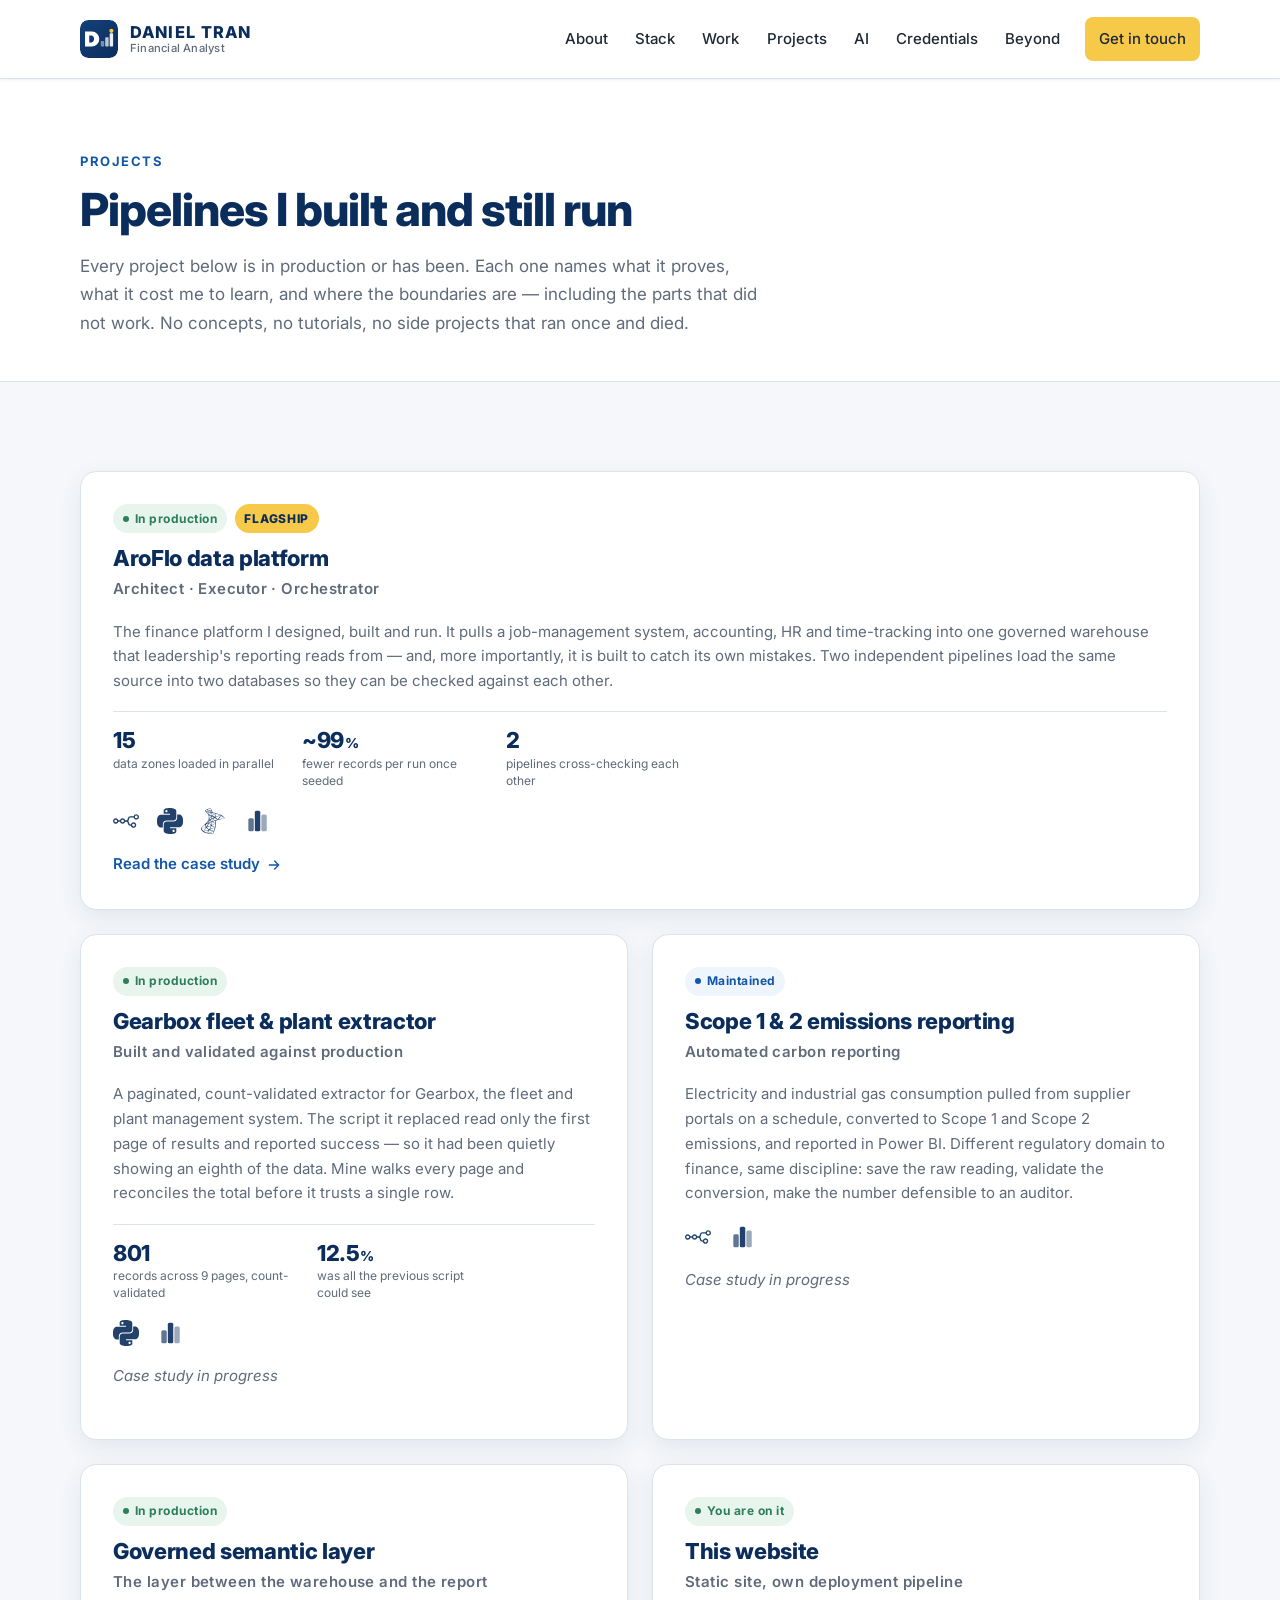
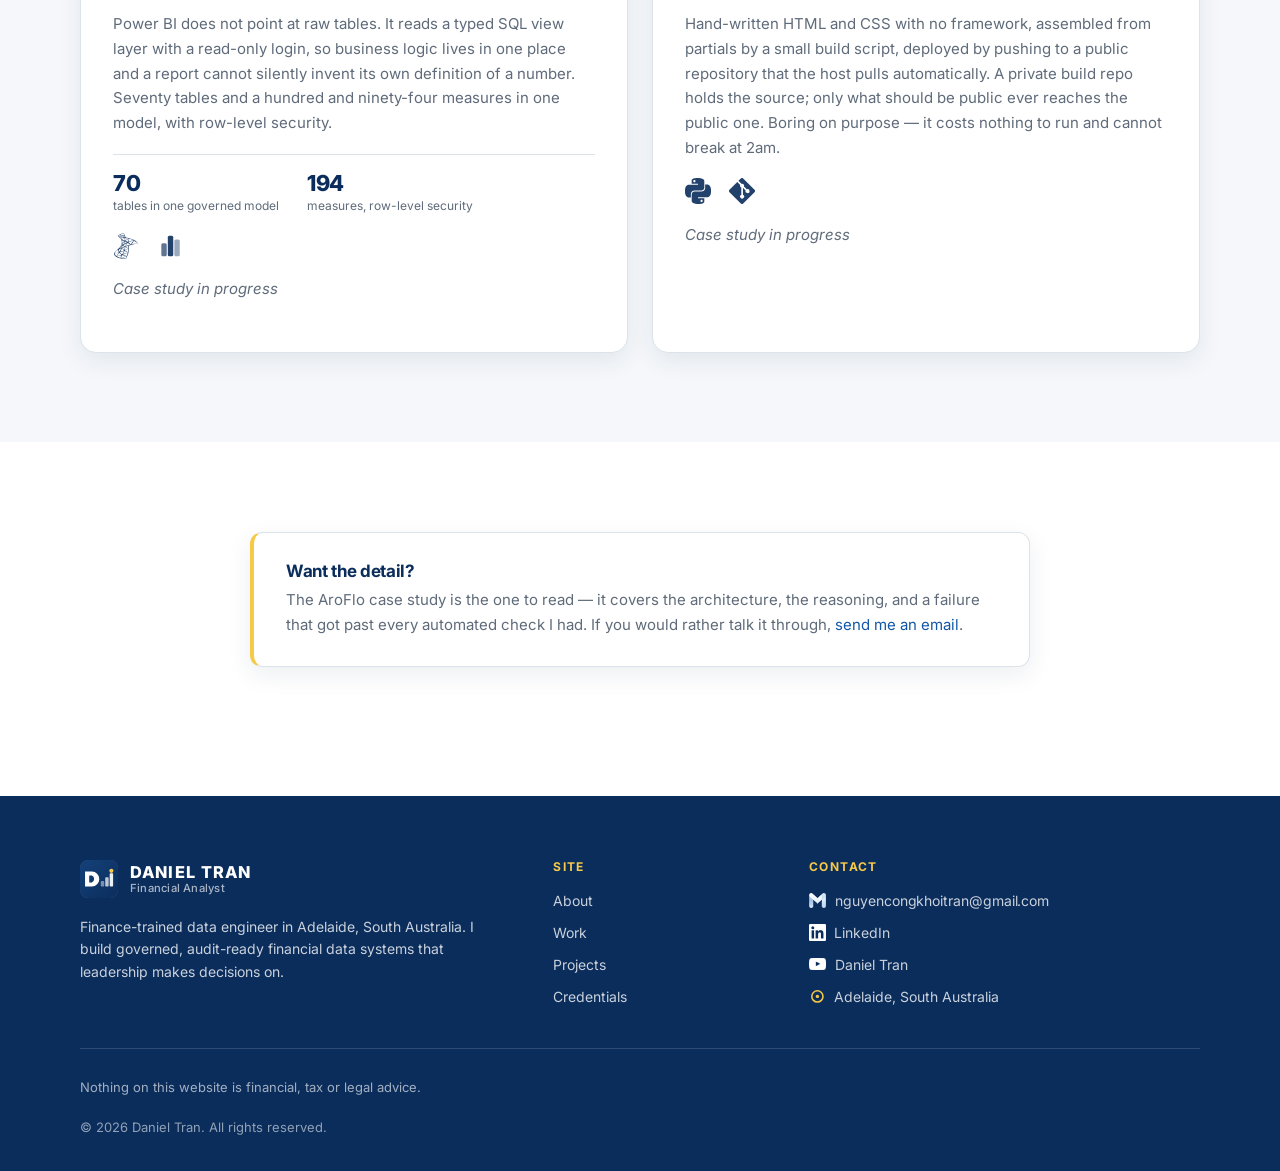
==== commit dae151b9: "Projects hub: name the work in the H1 'Things I have actually built and still run' -> 'Pipelines I b" ====
--- a/projects.html
+++ b/projects.html
@@ -15,7 +15,7 @@
 
   <meta property="og:type" content="website" />
   <meta property="og:title" content="Projects — Daniel Tran" />
-  <meta property="og:description" content="Things I have actually built and still run: a governed finance data platform, a count-validated extractor, automated emissions reporting." />
+  <meta property="og:description" content="Pipelines I built and still run: a governed finance data platform, a count-validated extractor, automated emissions reporting." />
   <meta property="og:locale" content="en_AU" />
   <meta property="og:url" content="https://danieltrandata.com/projects.html" />
   <meta property="og:image" content="https://danieltrandata.com/assets/img/og-image.jpg?v=2" />
@@ -26,7 +26,7 @@
   <!-- Twitter / X card -->
   <meta name="twitter:card" content="summary_large_image" />
   <meta name="twitter:title" content="Projects — Daniel Tran" />
-  <meta name="twitter:description" content="Things I have actually built and still run: a governed finance data platform, a count-validated extractor, automated emissions reporting." />
+  <meta name="twitter:description" content="Pipelines I built and still run: a governed finance data platform, a count-validated extractor, automated emissions reporting." />
   <meta name="twitter:image" content="https://danieltrandata.com/assets/img/og-image.jpg?v=2" />
 
   <link rel="canonical" href="https://danieltrandata.com/projects.html" />
@@ -101,7 +101,7 @@
     <section class="subhero">
       <div class="wrap">
         <p class="kicker">Projects</p>
-        <h1>Things I have actually built and still run</h1>
+        <h1>Pipelines I built and still run</h1>
         <p class="subhero-lead">
           Every project below is in production or has been. Each one names what it proves, what it
           cost me to learn, and where the boundaries are — including the parts that did not work.
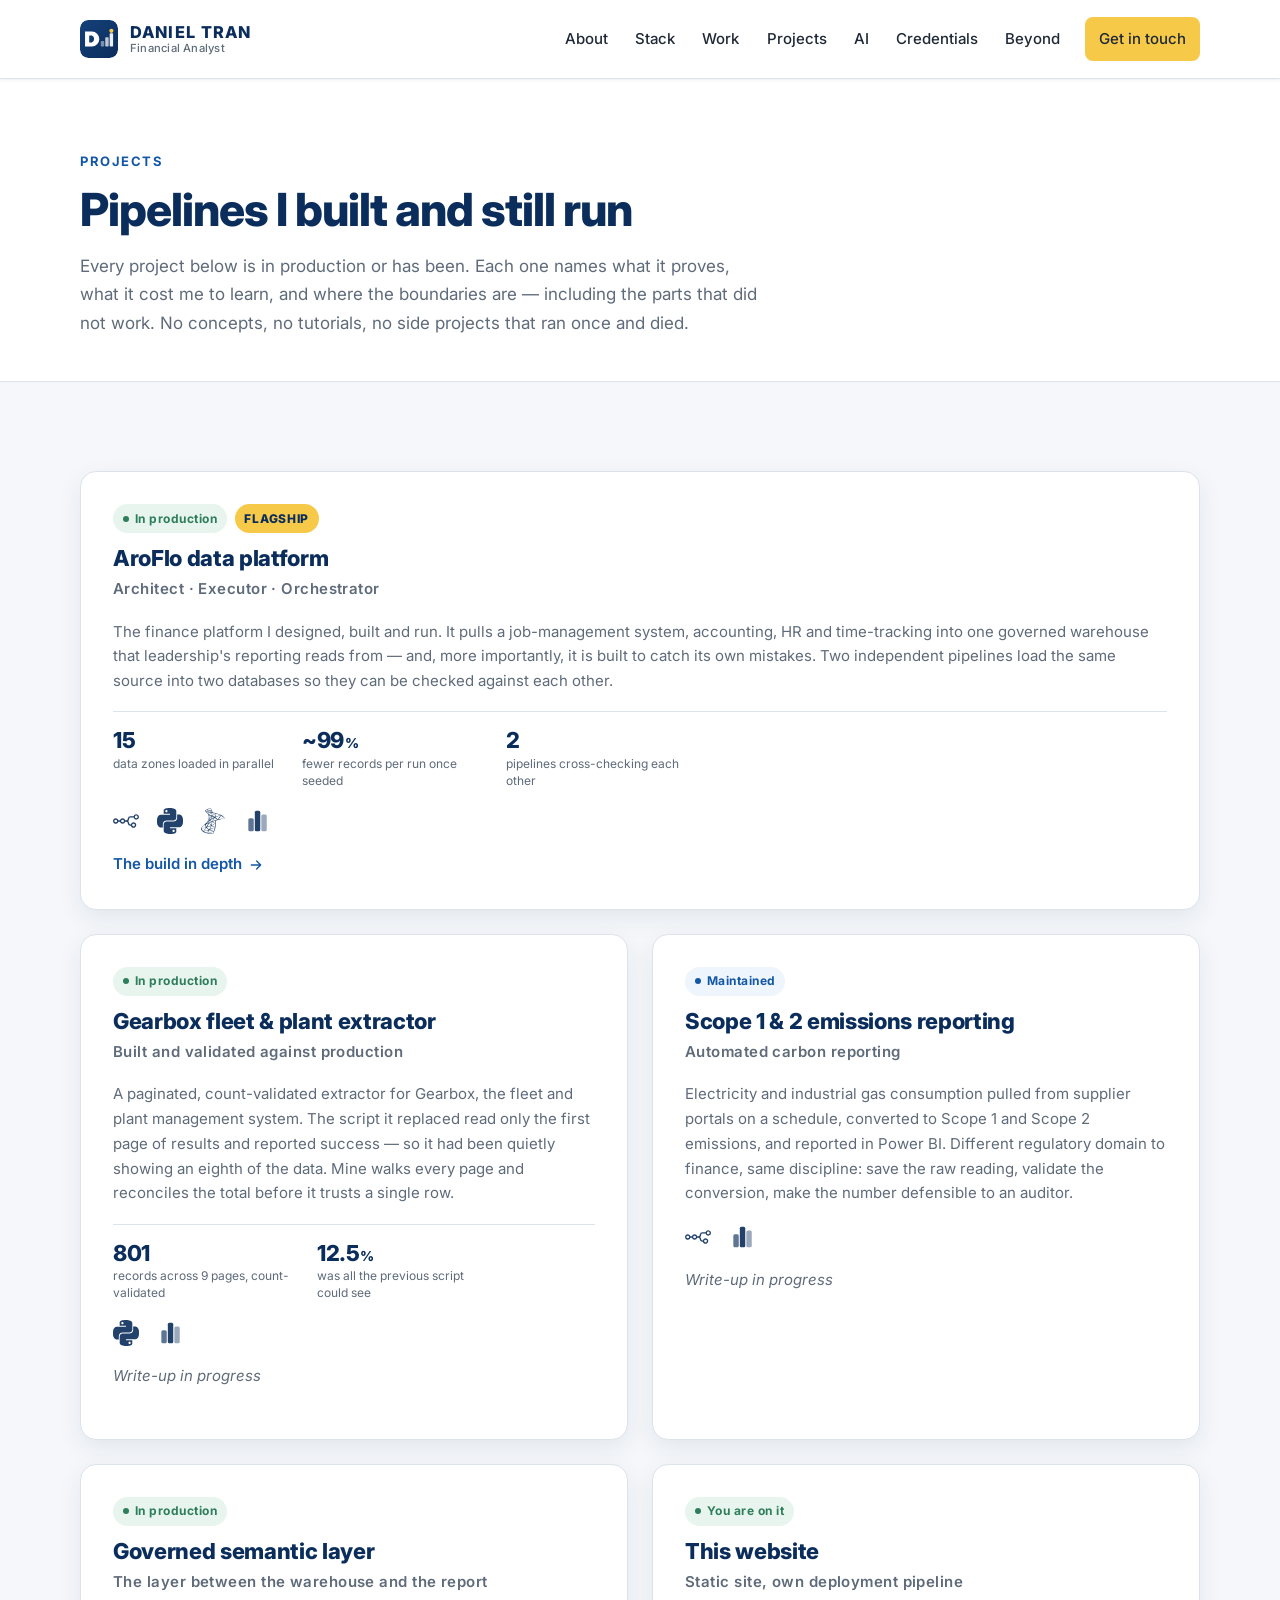
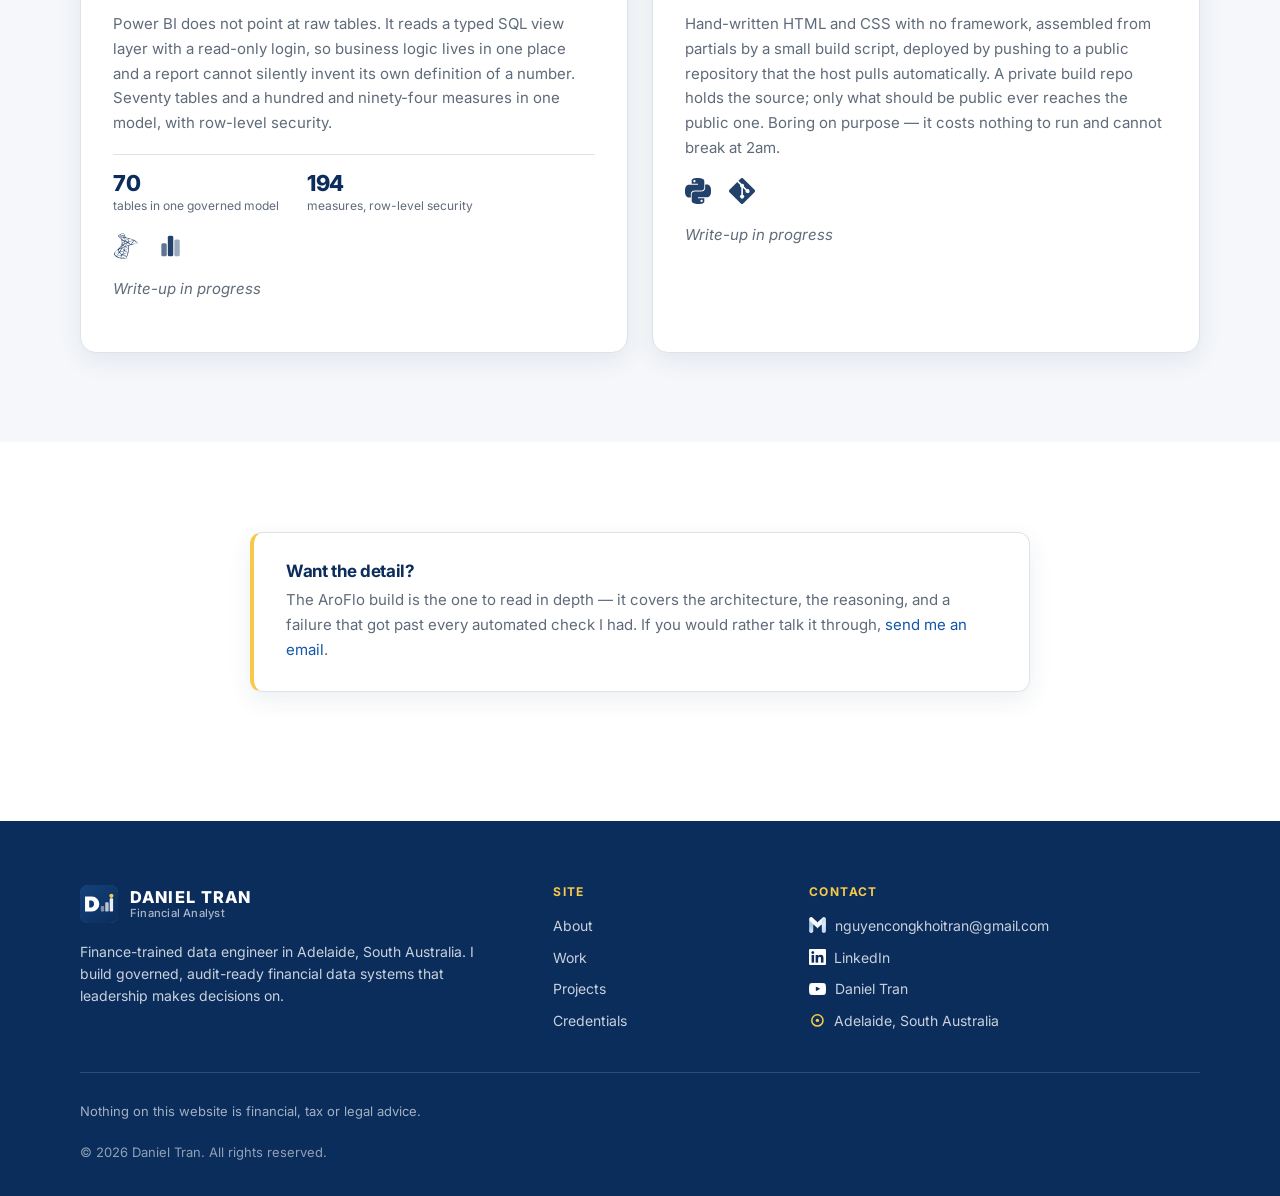
==== commit 53b1978a: "Retire 'case study' from link labels: 'The build in depth' The old label named the format, not the v" ====
--- a/projects.html
+++ b/projects.html
@@ -151,7 +151,7 @@
               <li><img src="assets/img/stack/power-bi.svg" alt="Power BI" height="22" loading="lazy" decoding="async" /></li>
             </ul>
             <a class="link-more" href="projects/aroflo-data-platform.html">
-              Read the case study
+              The build in depth
               <svg viewBox="0 0 24 24" aria-hidden="true" focusable="false"><path d="M5 12h14M13 6l6 6-6 6" /></svg>
             </a>
           </article>
@@ -183,7 +183,7 @@
               <li><img src="assets/img/stack/python.svg" alt="Python" height="24" loading="lazy" decoding="async" /></li>
               <li><img src="assets/img/stack/power-bi.svg" alt="Power BI" height="22" loading="lazy" decoding="async" /></li>
             </ul>
-            <p class="proj-soon">Case study in progress</p>
+            <p class="proj-soon">Write-up in progress</p>
           </article>
 
           <!-- 3 — EMISSIONS -->
@@ -203,7 +203,7 @@
               <li><img src="assets/img/stack/n8n.svg" alt="n8n" height="20" loading="lazy" decoding="async" /></li>
               <li><img src="assets/img/stack/power-bi.svg" alt="Power BI" height="22" loading="lazy" decoding="async" /></li>
             </ul>
-            <p class="proj-soon">Case study in progress</p>
+            <p class="proj-soon">Write-up in progress</p>
           </article>
 
           <!-- 4 — SEMANTIC LAYER -->
@@ -233,7 +233,7 @@
               <li><img src="assets/img/stack/sql-server.svg" alt="SQL Server" height="26" loading="lazy" decoding="async" /></li>
               <li><img src="assets/img/stack/power-bi.svg" alt="Power BI" height="22" loading="lazy" decoding="async" /></li>
             </ul>
-            <p class="proj-soon">Case study in progress</p>
+            <p class="proj-soon">Write-up in progress</p>
           </article>
 
           <!-- 5 — THIS SITE -->
@@ -253,7 +253,7 @@
               <li><img src="assets/img/stack/python.svg" alt="Python" height="24" loading="lazy" decoding="async" /></li>
               <li><img src="assets/img/stack/git.svg" alt="Git" height="22" loading="lazy" decoding="async" /></li>
             </ul>
-            <p class="proj-soon">Case study in progress</p>
+            <p class="proj-soon">Write-up in progress</p>
           </article>
 
         </div>
@@ -266,7 +266,7 @@
         <div class="about-note">
           <h3>Want the detail?</h3>
           <p>
-            The AroFlo case study is the one to read — it covers the architecture, the reasoning,
+            The AroFlo build is the one to read in depth — it covers the architecture, the reasoning,
             and a failure that got past every automated check I had. If you would rather talk it
             through, <a href="mailto:nguyencongkhoitran@gmail.com">send me an email</a>.
           </p>
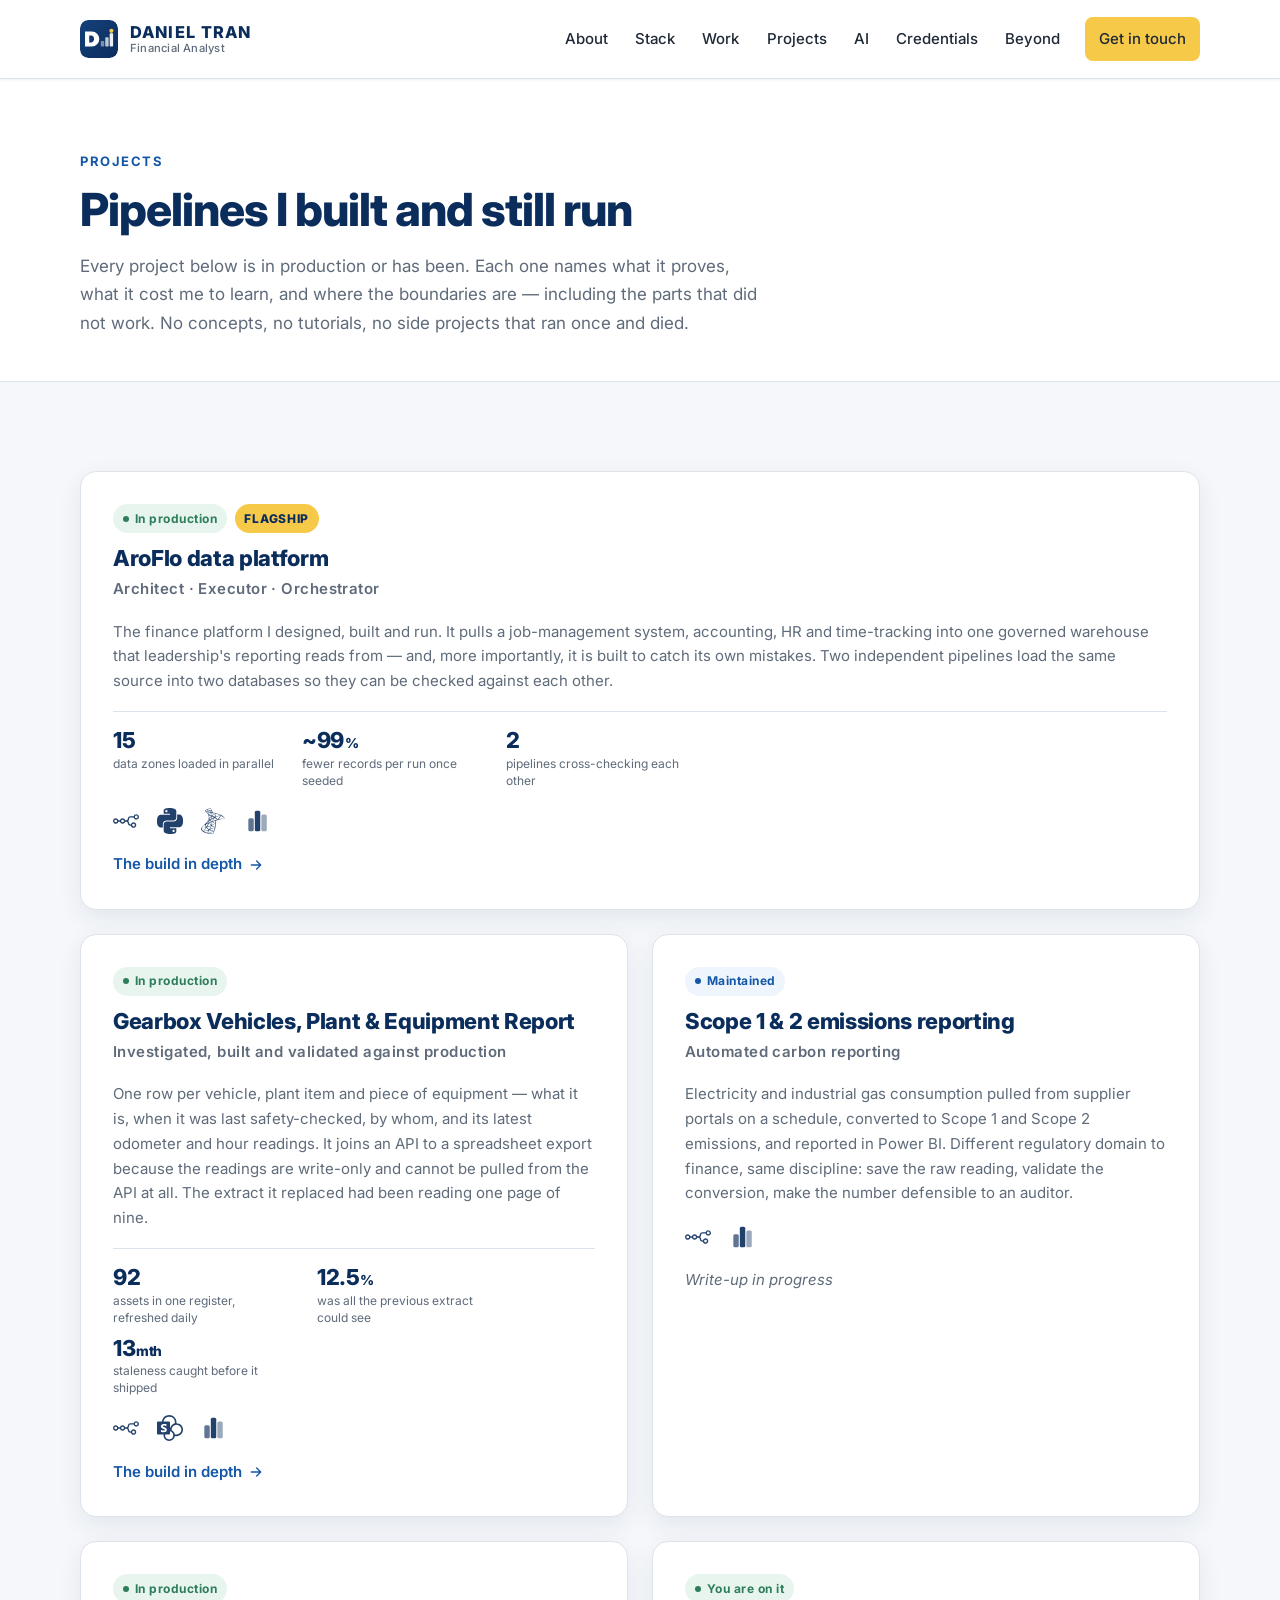
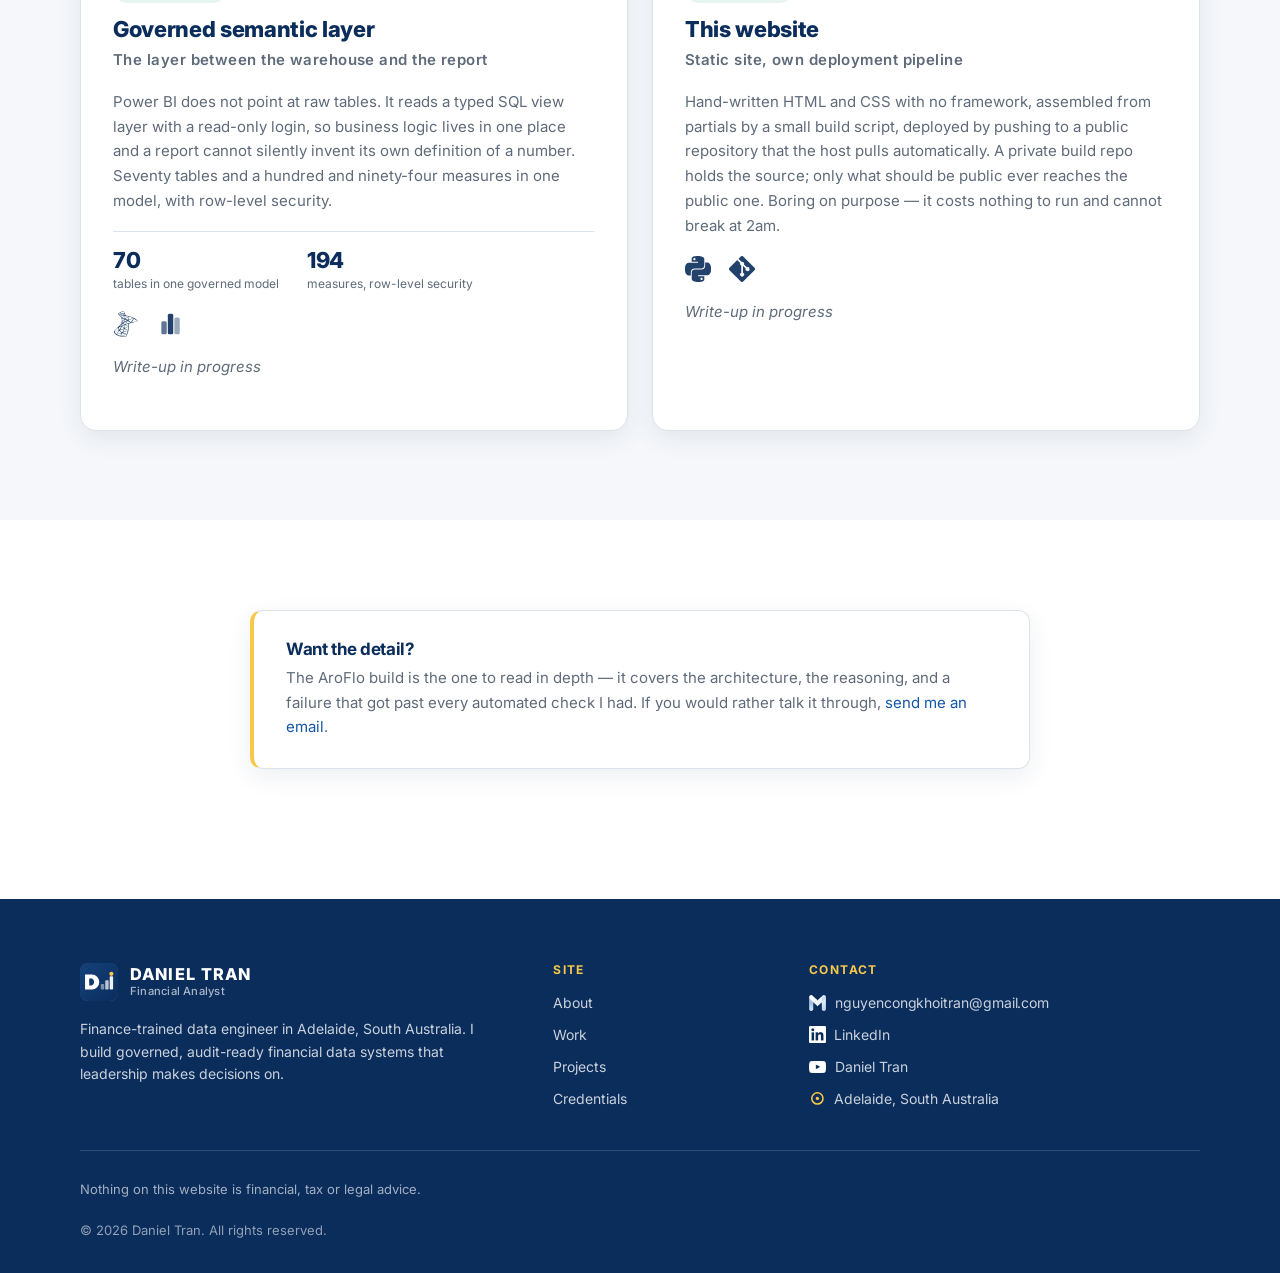
==== commit c04dda20: "Add second case study: Gearbox vehicles, plant & equipment report New page /projects/gearbox-asset-r" ====
--- a/projects.html
+++ b/projects.html
@@ -39,7 +39,7 @@
   <link rel="preconnect" href="https://fonts.googleapis.com" />
   <link rel="preconnect" href="https://fonts.gstatic.com" crossorigin />
   <link href="https://fonts.googleapis.com/css2?family=Inter:wght@400;500;600;700;800&display=swap" rel="stylesheet" />
-  <link rel="stylesheet" href="assets/css/portfolio.css?v=18" />
+  <link rel="stylesheet" href="assets/css/portfolio.css?v=19" />
 
   <!-- Structured data: helps Google understand who this is -->
   <script type="application/ld+json">
@@ -161,29 +161,37 @@
             <div class="proj-head">
               <span class="proj-status proj-status--live">In production</span>
             </div>
-            <h2>Gearbox fleet &amp; plant extractor</h2>
-            <p class="proj-role">Built and validated against production</p>
-            <p>
-              A paginated, count-validated extractor for Gearbox, the fleet and plant management
-              system. The script it replaced read only the first page of results and reported
-              success — so it had been quietly showing an eighth of the data. Mine walks every page
-              and reconciles the total before it trusts a single row.
+            <h2>Gearbox Vehicles, Plant &amp; Equipment Report</h2>
+            <p class="proj-role">Investigated, built and validated against production</p>
+            <p>
+              One row per vehicle, plant item and piece of equipment — what it is, when it was last
+              safety-checked, by whom, and its latest odometer and hour readings. It joins an API to
+              a spreadsheet export because the readings are write-only and cannot be pulled from the
+              API at all. The extract it replaced had been reading one page of nine.
             </p>
             <ul class="proj-metrics">
               <li class="proj-metric">
-                <span class="proj-metric-num">801</span>
-                <span class="proj-metric-lab">records across 9 pages, count-validated</span>
+                <span class="proj-metric-num">92</span>
+                <span class="proj-metric-lab">assets in one register, refreshed daily</span>
               </li>
               <li class="proj-metric">
                 <span class="proj-metric-num">12.5<span>%</span></span>
-                <span class="proj-metric-lab">was all the previous script could see</span>
-              </li>
-            </ul>
-            <ul class="proj-logos">
-              <li><img src="assets/img/stack/python.svg" alt="Python" height="24" loading="lazy" decoding="async" /></li>
+                <span class="proj-metric-lab">was all the previous extract could see</span>
+              </li>
+              <li class="proj-metric">
+                <span class="proj-metric-num">13<span>mth</span></span>
+                <span class="proj-metric-lab">staleness caught before it shipped</span>
+              </li>
+            </ul>
+            <ul class="proj-logos">
+              <li><img src="assets/img/stack/n8n.svg" alt="n8n" height="20" loading="lazy" decoding="async" /></li>
+              <li><img src="assets/img/stack/sharepoint.svg" alt="SharePoint" height="22" loading="lazy" decoding="async" /></li>
               <li><img src="assets/img/stack/power-bi.svg" alt="Power BI" height="22" loading="lazy" decoding="async" /></li>
             </ul>
-            <p class="proj-soon">Write-up in progress</p>
+            <a class="link-more" href="projects/gearbox-asset-report.html">
+              The build in depth
+              <svg viewBox="0 0 24 24" aria-hidden="true" focusable="false"><path d="M5 12h14M13 6l6 6-6 6" /></svg>
+            </a>
           </article>
 
           <!-- 3 — EMISSIONS -->
--- a/assets/css/portfolio.css
+++ b/assets/css/portfolio.css
@@ -465,6 +465,16 @@
 .cm-logos { display: flex; justify-content: center; align-items: center; flex-wrap: wrap; gap: clamp(1rem, 2.2vw, 1.5rem); min-height: 30px; }
 .cm-logo { width: auto; display: block; filter: brightness(0) invert(1); opacity: .92; }
 .cm-more { font-size: .8rem; font-weight: 600; color: rgba(255, 255, 255, .5); }
+/* Single source system: logo leads, descriptor sits beneath it as a caption —
+   same shape as .cm-role (icon above label), so the three columns of the band
+   share one rhythm. Caption matched to .cm-role span, not .cm-more. */
+.cm-logos--stack { flex-direction: column; gap: .55rem; }
+.cm-logos--stack .cm-more {
+  font-size: .7rem;
+  font-weight: 500;
+  letter-spacing: .035em;
+  color: rgba(255, 255, 255, .72);
+}
 
 .case-sub { margin: clamp(.25rem, 1vw, .75rem) 0 0; font-size: 1.25rem; }
 
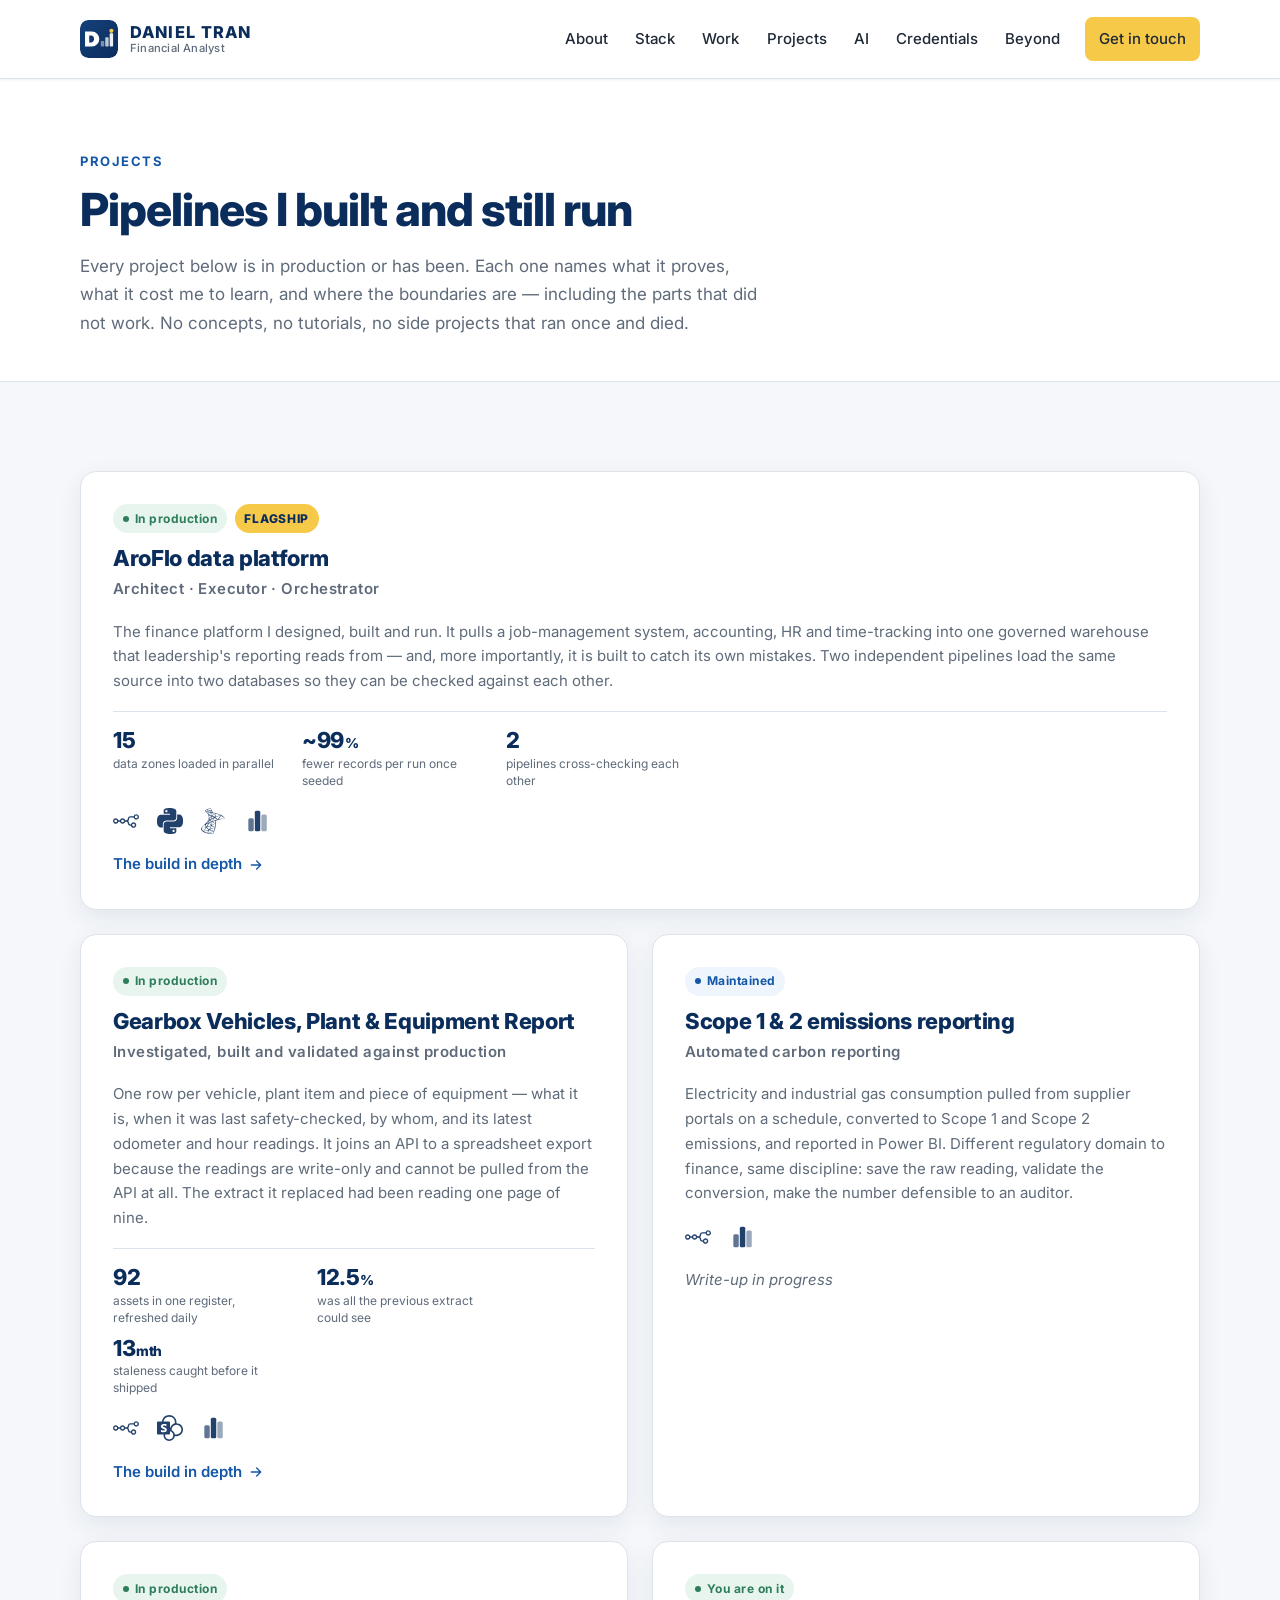
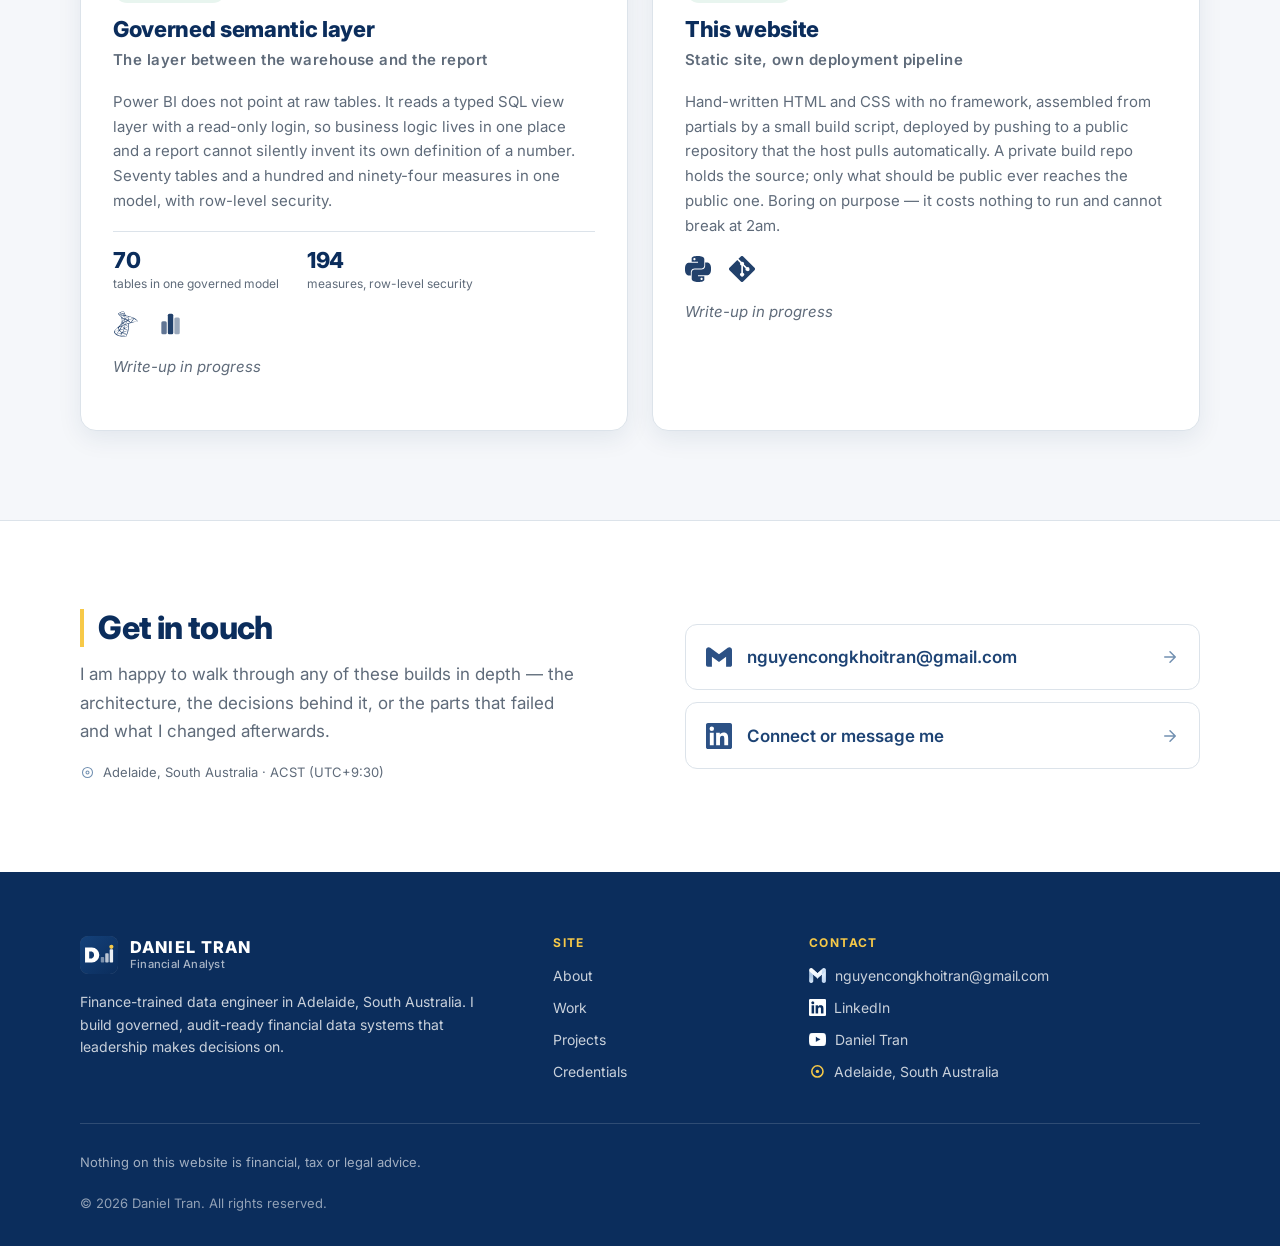
==== commit a1de5a46: "Add a real contact section; retire the mailto-only CTAs Every contact touchpoint on the site was a b" ====
--- a/projects.html
+++ b/projects.html
@@ -39,7 +39,7 @@
   <link rel="preconnect" href="https://fonts.googleapis.com" />
   <link rel="preconnect" href="https://fonts.gstatic.com" crossorigin />
   <link href="https://fonts.googleapis.com/css2?family=Inter:wght@400;500;600;700;800&display=swap" rel="stylesheet" />
-  <link rel="stylesheet" href="assets/css/portfolio.css?v=19" />
+  <link rel="stylesheet" href="assets/css/portfolio.css?v=26" />
 
   <!-- Structured data: helps Google understand who this is -->
   <script type="application/ld+json">
@@ -84,7 +84,7 @@
           <li><a href="index.html#ai">AI</a></li>
           <li><a href="index.html#credentials">Credentials</a></li>
           <li><a href="index.html#beyond">Beyond</a></li>
-          <li class="nav-cta-item"><a class="btn btn-yellow btn-sm" href="mailto:nguyencongkhoitran@gmail.com">Get in touch</a></li>
+          <li class="nav-cta-item"><a class="btn btn-yellow btn-sm" href="#contact">Get in touch</a></li>
         </ul>
       </nav>
 
@@ -269,15 +269,49 @@
     </section>
 
     <!-- ============ CTA ============ -->
-    <section class="sec">
-      <div class="wrap wrap-narrow">
-        <div class="about-note">
-          <h3>Want the detail?</h3>
-          <p>
-            The AroFlo build is the one to read in depth — it covers the architecture, the reasoning,
-            and a failure that got past every automated check I had. If you would rather talk it
-            through, <a href="mailto:nguyencongkhoitran@gmail.com">send me an email</a>.
-          </p>
+    
+    <!-- ============ CONTACT ============ -->
+    <!-- Rendered on EVERY page from this one partial (build.py inserts it before
+         main-close). The lead sentence is per-page via I am happy to walk through any of these builds in depth — the architecture, the decisions behind it, or the parts that failed and what I changed afterwards. so a case
+         page can name its own detail without the section design ever drifting. -->
+    <section class="contact" id="contact">
+      <div class="wrap">
+        <div class="contact-inner">
+
+          <div class="contact-intro">
+            <h2 class="contact-title">Get in touch</h2>
+            <p class="contact-lead">I am happy to walk through any of these builds in depth — the architecture, the decisions behind it, or the parts that failed and what I changed afterwards.</p>
+            <p class="contact-place">
+              <svg class="contact-place-ic" viewBox="0 0 24 24" aria-hidden="true" focusable="false">
+                <circle cx="12" cy="12" r="8" />
+                <circle cx="12" cy="12" r="2.4" />
+              </svg>
+              <span>Adelaide, South Australia &middot; ACST (UTC+9:30)</span>
+            </p>
+          </div>
+
+          <div class="contact-methods">
+            <a class="contact-card" href="mailto:nguyencongkhoitran@gmail.com">
+              <svg class="contact-card-ic" viewBox="0 0 24 24" aria-hidden="true" focusable="false">
+                <path fill="#2c5185" d="M24 5.457v13.909c0 .904-.732 1.636-1.636 1.636h-3.819V11.73L12 16.64l-6.545-4.91v9.273H1.636A1.636 1.636 0 0 1 0 19.366V5.457c0-2.023 2.309-3.178 3.927-1.964L5.455 4.64 12 9.548l6.545-4.91 1.528-1.145C21.69 2.28 24 3.434 24 5.457z"/>
+              </svg>
+              <span class="contact-card-val">nguyencongkhoitran@gmail.com</span>
+              <svg class="contact-card-go" viewBox="0 0 24 24" aria-hidden="true" focusable="false">
+                <path d="M5 12h13M12 5l7 7-7 7" />
+              </svg>
+            </a>
+
+            <a class="contact-card" href="https://www.linkedin.com/in/nguyen-daniel-tran-accounting/" target="_blank" rel="noopener noreferrer">
+              <svg class="contact-card-ic" viewBox="0 0 24 24" aria-hidden="true" focusable="false">
+                <path fill="#2c5185" d="M20.447 20.452h-3.554v-5.569c0-1.328-.027-3.037-1.852-3.037-1.853 0-2.136 1.445-2.136 2.939v5.667H9.351V9h3.414v1.561h.046c.477-.9 1.637-1.85 3.37-1.85 3.601 0 4.267 2.37 4.267 5.455v6.286zM5.337 7.433a2.062 2.062 0 1 1 0-4.125 2.062 2.062 0 0 1 0 4.125zm1.782 13.019H3.555V9h3.564v11.452zM22.225 0H1.771C.792 0 0 .774 0 1.729v20.542C0 23.227.792 24 1.771 24h20.451C23.2 24 24 23.227 24 22.271V1.729C24 .774 23.2 0 22.222 0z"/>
+              </svg>
+              <span class="contact-card-val">Connect or message me</span>
+              <svg class="contact-card-go" viewBox="0 0 24 24" aria-hidden="true" focusable="false">
+                <path d="M5 12h13M12 5l7 7-7 7" />
+              </svg>
+            </a>
+          </div>
+
         </div>
       </div>
     </section>
--- a/assets/css/portfolio.css
+++ b/assets/css/portfolio.css
@@ -465,6 +465,98 @@
 .cm-logos { display: flex; justify-content: center; align-items: center; flex-wrap: wrap; gap: clamp(1rem, 2.2vw, 1.5rem); min-height: 30px; }
 .cm-logo { width: auto; display: block; filter: brightness(0) invert(1); opacity: .92; }
 .cm-more { font-size: .8rem; font-weight: 600; color: rgba(255, 255, 255, .5); }
+
+/* ============================================================
+   CONTACT — shared section, rendered on every page from
+   _partials/contact.html. Sits between the last content section
+   and the navy footer, so it is deliberately light: tinted band
+   above it, navy below it, this one breathes in between.
+   ============================================================ */
+.contact {
+  padding: clamp(3rem, 7vw, 5.5rem) 0;
+  background: var(--color-white);
+  border-top: 1px solid var(--color-border);
+}
+.contact-inner {
+  display: grid;
+  grid-template-columns: 1.05fr 1fr;
+  gap: clamp(1.75rem, 5vw, 4rem);
+  align-items: center;
+}
+/* No eyebrow label here on purpose: "Contact" above "Get in touch" said the
+   same thing twice. The heading, the top rule and the spacing mark the section. */
+.contact-title {
+  margin: 0;
+  padding-left: clamp(.7rem, 1.2vw, .9rem);
+  border-left: 4px solid var(--color-yellow);
+  font-size: clamp(1.5rem, 3vw, 2rem);
+}
+.contact-lead {
+  margin: .85rem 0 0;
+  color: var(--color-text-secondary);
+  max-width: 46ch;
+}
+.contact-place {
+  display: flex;
+  align-items: center;
+  gap: .5rem;
+  margin: 1.1rem 0 0;
+  font-size: .8125rem;
+  color: var(--color-text-secondary);
+}
+.contact-place-ic {
+  width: 15px; height: 15px; flex: none;
+  fill: none; stroke: var(--color-index); stroke-width: 1.7;
+}
+
+.contact-methods { display: grid; gap: .75rem; }
+.contact-card {
+  display: flex;
+  align-items: center;
+  gap: .95rem;
+  padding: 1.15rem 1.25rem;
+  background: var(--color-white);
+  border: 1px solid var(--color-border);
+  border-radius: 12px;
+  text-decoration: none;
+  transition: border-color .18s ease, box-shadow .18s ease, transform .18s ease;
+}
+.contact-card:hover,
+.contact-card:focus-visible {
+  border-color: var(--color-blue);
+  box-shadow: 0 6px 18px rgba(11, 45, 92, .09);
+  transform: translateY(-1px);
+}
+/* Inline SVG, not brand PNGs: recolouring a brand logo to navy destroys the
+   recognition that justified it. An envelope means "email" in any colour, so
+   it takes the site gradient (#14417a -> #0b2d5c, same as wordmark/favicon). */
+.contact-card-ic { width: 26px; height: 26px; flex: none; display: block; }
+/* No "EMAIL"/"LINKEDIN" label: the address and the mark already say it. */
+/* Softer than --color-navy, but it must stay DARKER than the icon (#2c5185).
+   Lighten past ~#254a7c and the text matches or falls behind the mark, which
+   is the flat hierarchy this section was fixed to avoid. */
+.contact-card-val {
+  font-weight: 600;
+  color: #1d4374;
+  overflow-wrap: anywhere;
+}
+.contact-card-go {
+  width: 18px; height: 18px; flex: none;
+  margin-left: auto;
+  fill: none; stroke: var(--color-index); stroke-width: 2;
+  stroke-linecap: round; stroke-linejoin: round;
+  transition: stroke .18s ease, transform .18s ease;
+}
+.contact-card:hover .contact-card-go,
+.contact-card:focus-visible .contact-card-go {
+  stroke: var(--color-blue);
+  transform: translateX(3px);
+}
+
+@media (max-width: 820px) {
+  .contact-inner { grid-template-columns: 1fr; gap: 1.75rem; }
+  .contact-lead { max-width: none; }
+}
 /* Single source system: logo leads, descriptor sits beneath it as a caption —
    same shape as .cm-role (icon above label), so the three columns of the band
    share one rhythm. Caption matched to .cm-role span, not .cm-more. */
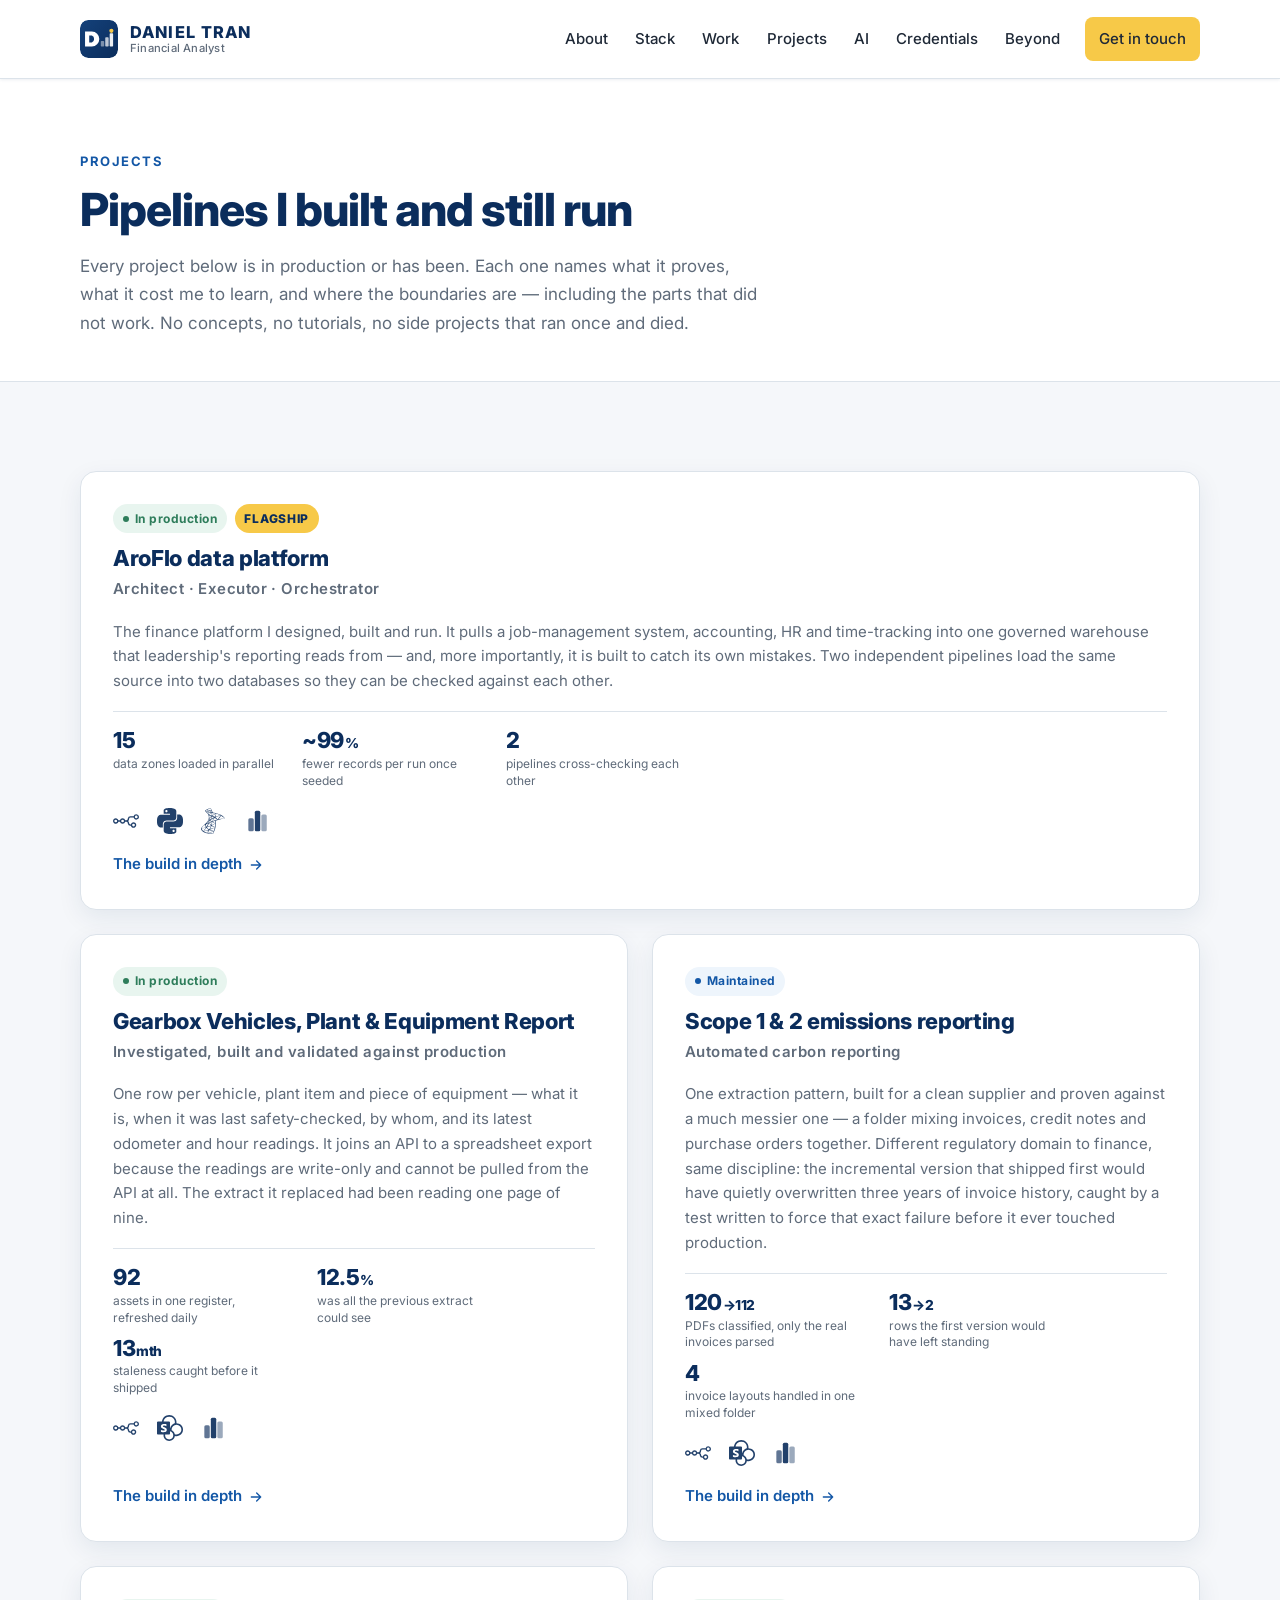
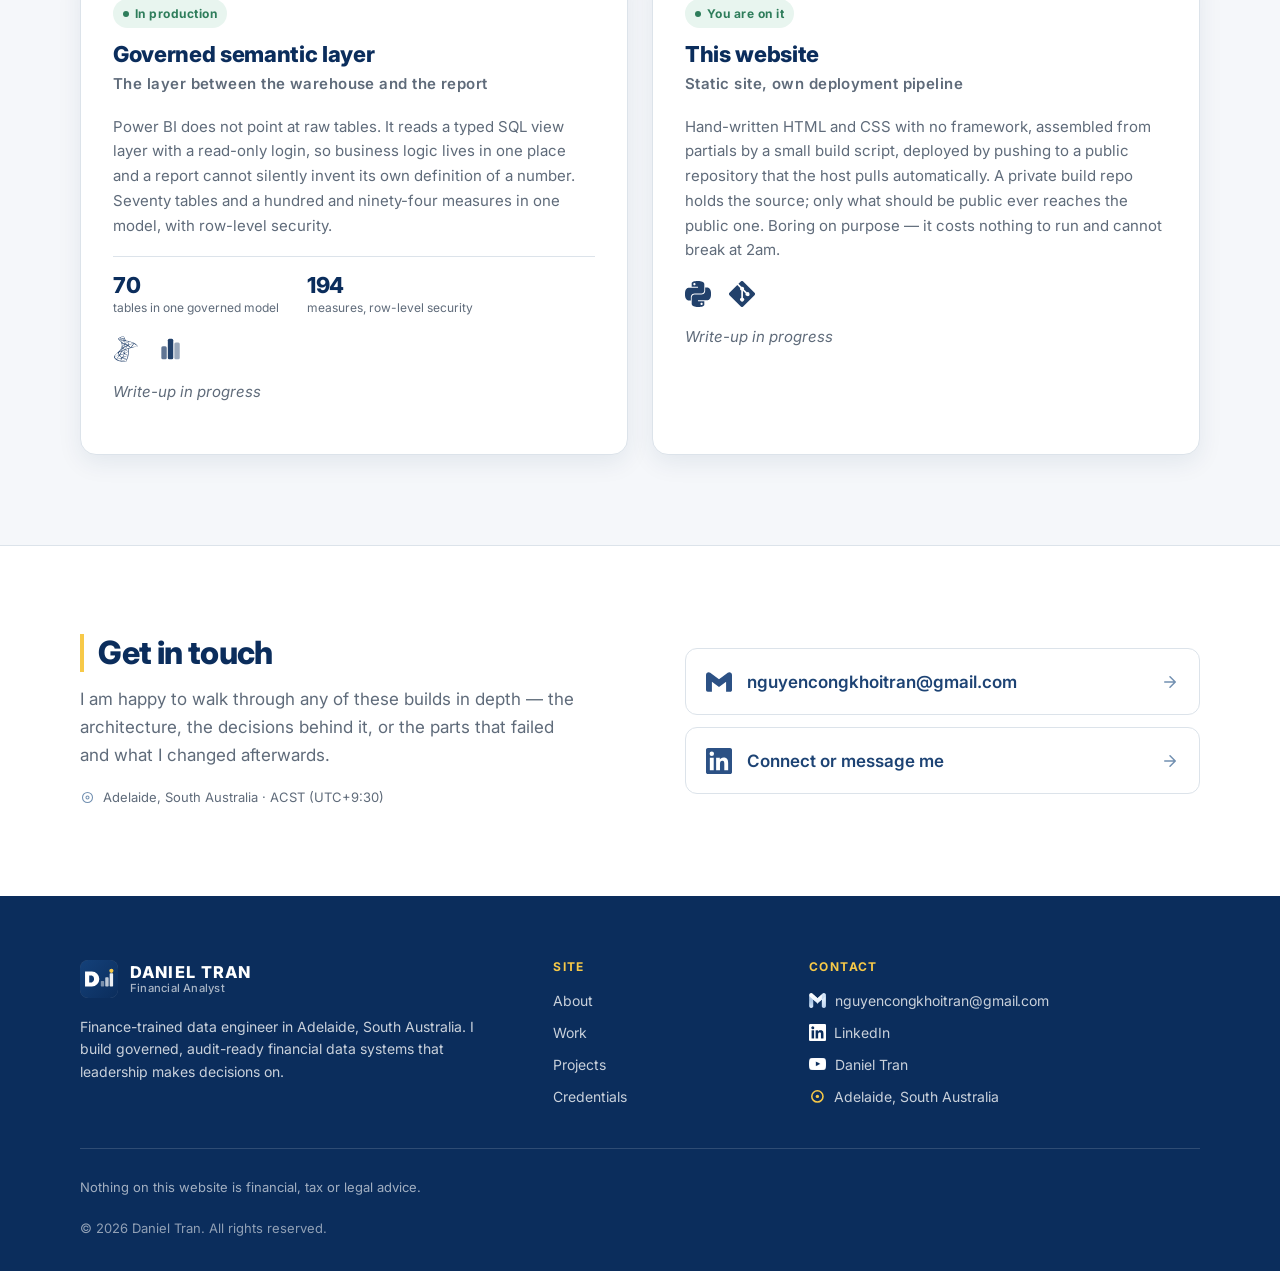
==== commit ea04dd89: "Add third case study: Scope 1 & 2 emissions reporting New page /projects/ems-carbon-reporting.html -" ====
--- a/projects.html
+++ b/projects.html
@@ -202,16 +202,35 @@
             <h2>Scope 1 &amp; 2 emissions reporting</h2>
             <p class="proj-role">Automated carbon reporting</p>
             <p>
-              Electricity and industrial gas consumption pulled from supplier portals on a schedule,
-              converted to Scope 1 and Scope 2 emissions, and reported in Power BI. Different
-              regulatory domain to finance, same discipline: save the raw reading, validate the
-              conversion, make the number defensible to an auditor.
-            </p>
+              One extraction pattern, built for a clean supplier and proven against a much messier
+              one — a folder mixing invoices, credit notes and purchase orders together. Different
+              regulatory domain to finance, same discipline: the incremental version that shipped
+              first would have quietly overwritten three years of invoice history, caught by a test
+              written to force that exact failure before it ever touched production.
+            </p>
+            <ul class="proj-metrics">
+              <li class="proj-metric">
+                <span class="proj-metric-num">120<span>&rarr;112</span></span>
+                <span class="proj-metric-lab">PDFs classified, only the real invoices parsed</span>
+              </li>
+              <li class="proj-metric">
+                <span class="proj-metric-num">13<span>&rarr;2</span></span>
+                <span class="proj-metric-lab">rows the first version would have left standing</span>
+              </li>
+              <li class="proj-metric">
+                <span class="proj-metric-num">4</span>
+                <span class="proj-metric-lab">invoice layouts handled in one mixed folder</span>
+              </li>
+            </ul>
             <ul class="proj-logos">
               <li><img src="assets/img/stack/n8n.svg" alt="n8n" height="20" loading="lazy" decoding="async" /></li>
+              <li><img src="assets/img/stack/sharepoint.svg" alt="SharePoint" height="22" loading="lazy" decoding="async" /></li>
               <li><img src="assets/img/stack/power-bi.svg" alt="Power BI" height="22" loading="lazy" decoding="async" /></li>
             </ul>
-            <p class="proj-soon">Write-up in progress</p>
+            <a class="link-more" href="projects/ems-carbon-reporting.html">
+              The build in depth
+              <svg viewBox="0 0 24 24" aria-hidden="true" focusable="false"><path d="M5 12h14M13 6l6 6-6 6" /></svg>
+            </a>
           </article>
 
           <!-- 4 — SEMANTIC LAYER -->
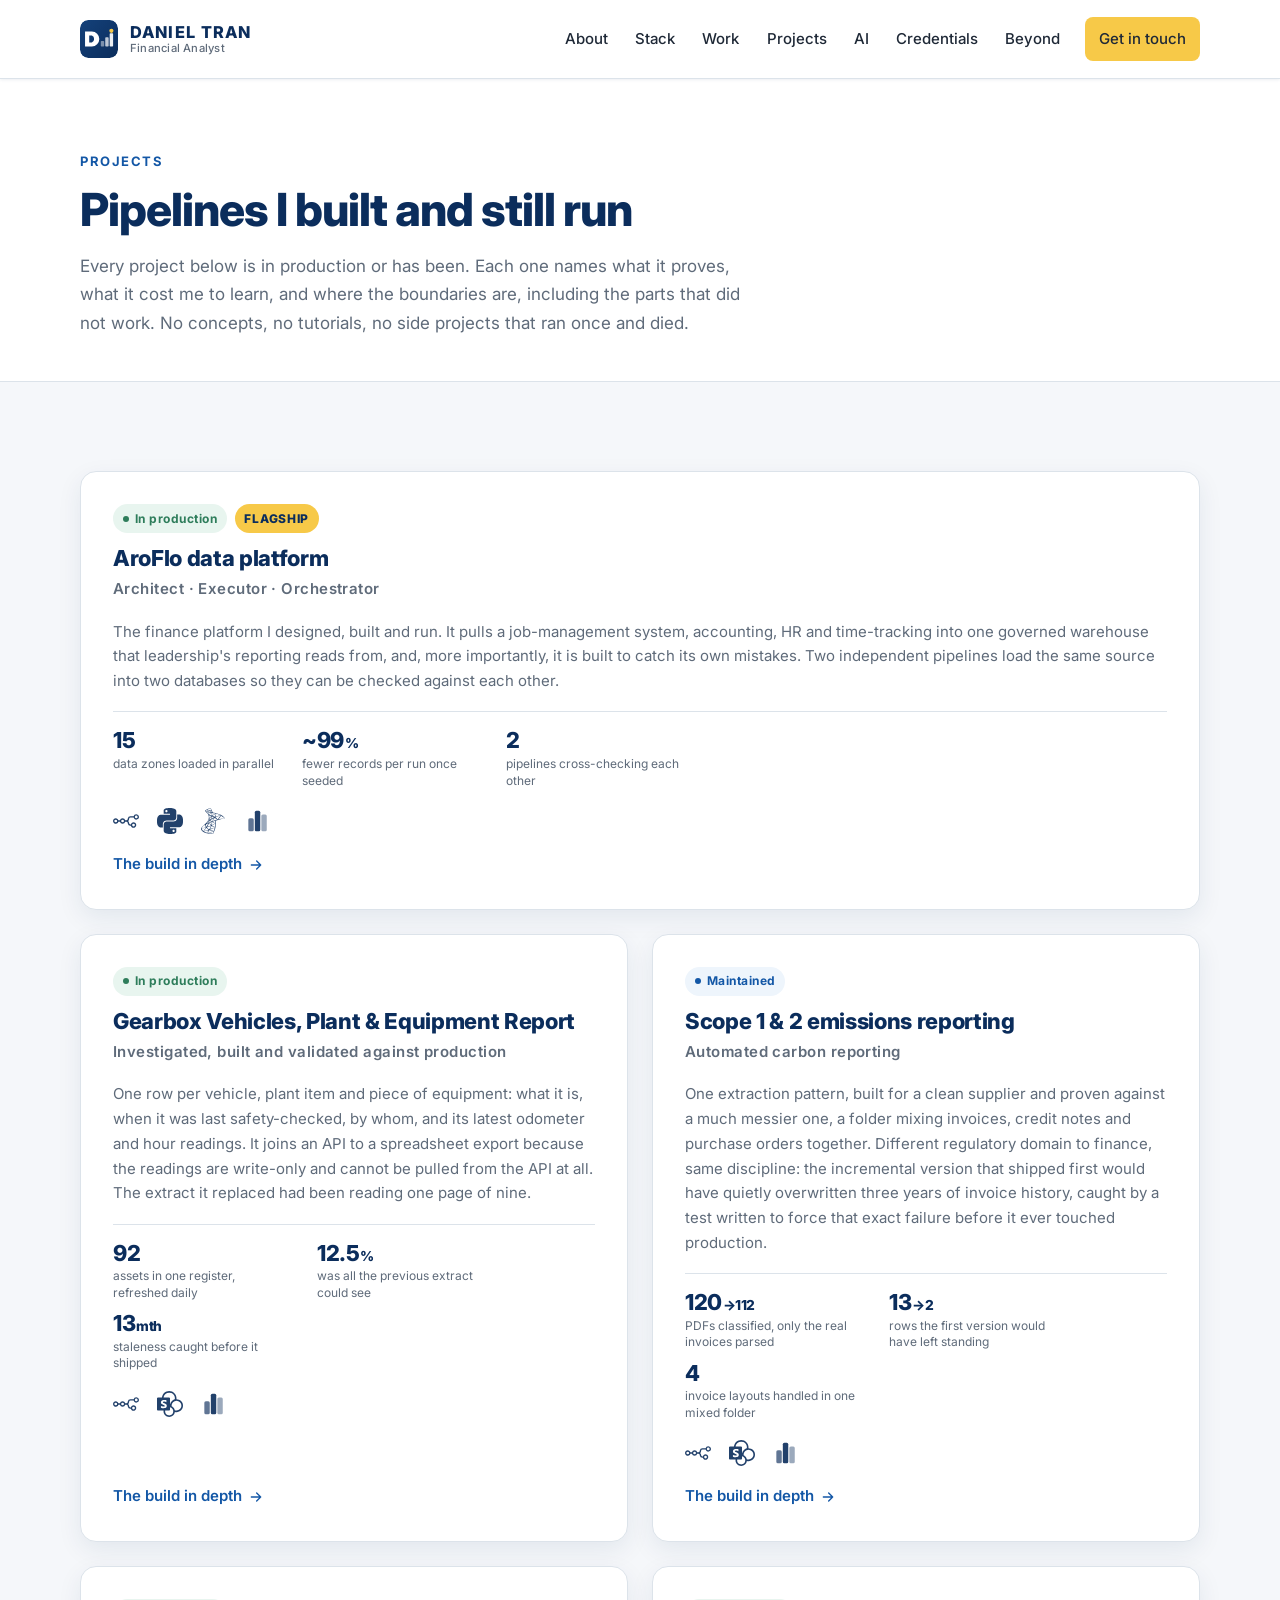
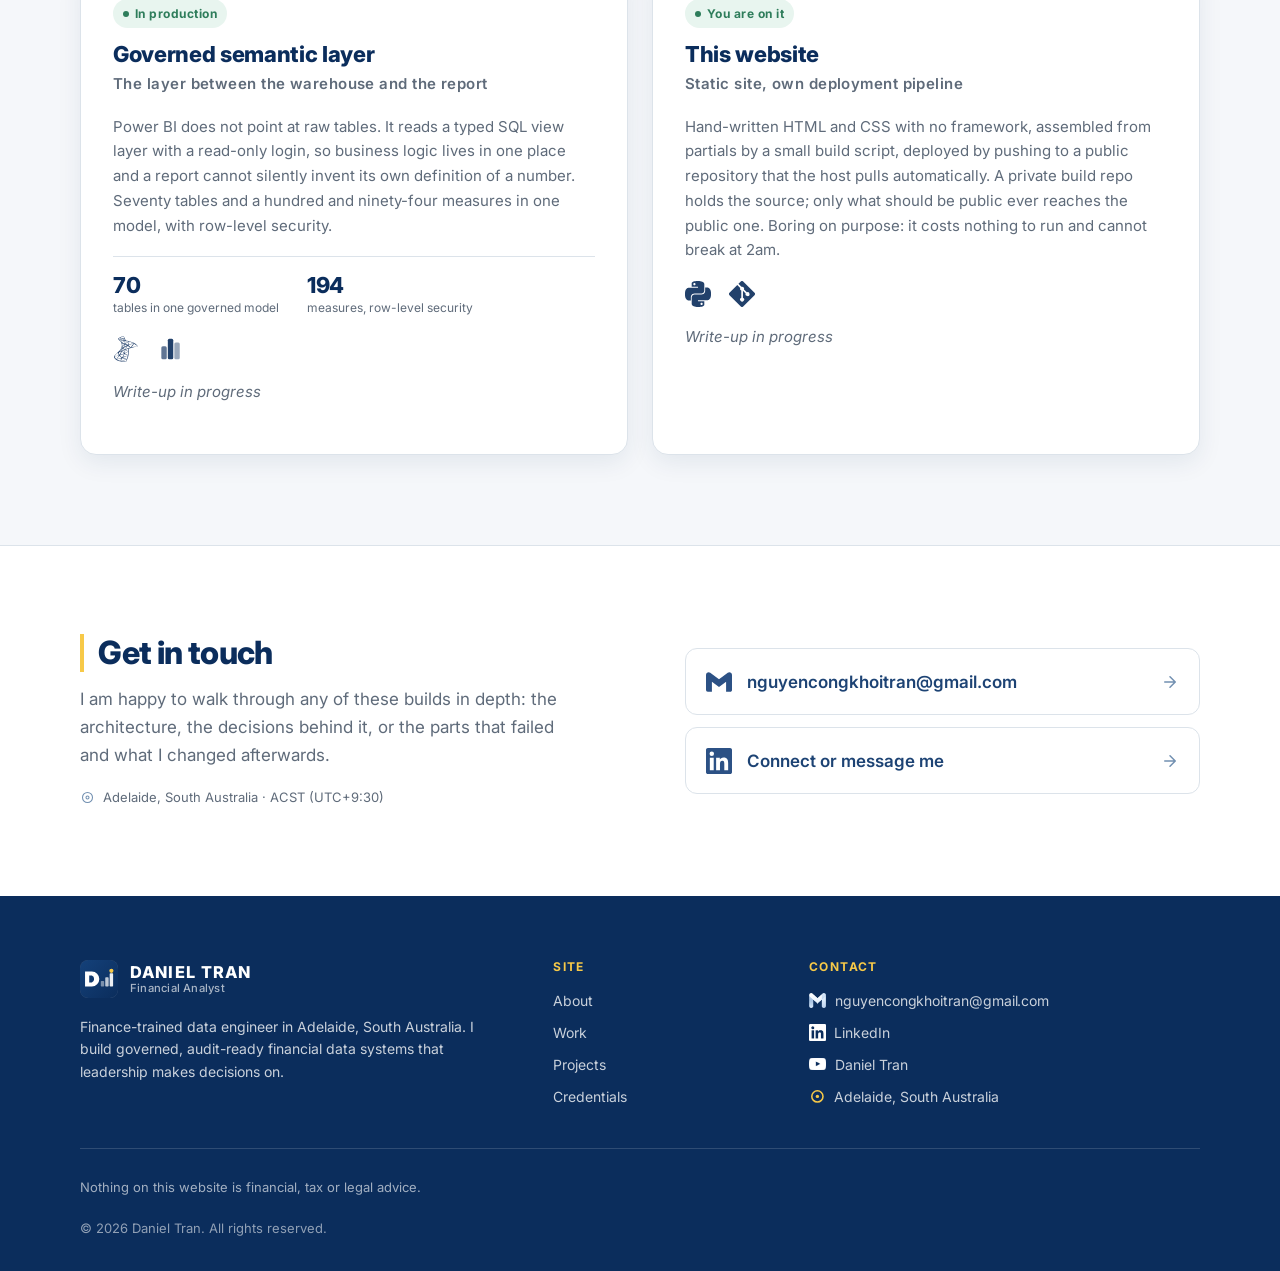
==== commit e2f74c9b: "Replace em-dashes with human punctuation" ====
--- a/projects.html
+++ b/projects.html
@@ -3,8 +3,8 @@
 <head>
   <meta charset="UTF-8" />
   <meta name="viewport" content="width=device-width, initial-scale=1.0" />
-  <title>Projects — Daniel Tran</title>
-  <meta name="description" content="Production data engineering projects by Daniel Tran — a governed finance data platform, a count-validated fleet extractor, automated Scope 1 & 2 emissions reporting, and a governed SQL semantic layer." />
+  <title>Projects · Daniel Tran</title>
+  <meta name="description" content="Production data engineering projects by Daniel Tran: a governed finance data platform, a count-validated fleet extractor, automated Scope 1 & 2 emissions reporting, and a governed SQL semantic layer." />
   <meta name="author" content="Daniel Tran" />
 
   <!-- ============================================================
@@ -14,18 +14,18 @@
        ============================================================ -->
 
   <meta property="og:type" content="website" />
-  <meta property="og:title" content="Projects — Daniel Tran" />
+  <meta property="og:title" content="Projects · Daniel Tran" />
   <meta property="og:description" content="Pipelines I built and still run: a governed finance data platform, a count-validated extractor, automated emissions reporting." />
   <meta property="og:locale" content="en_AU" />
   <meta property="og:url" content="https://danieltrandata.com/projects.html" />
   <meta property="og:image" content="https://danieltrandata.com/assets/img/og-image.jpg?v=2" />
   <meta property="og:image:width" content="1200" />
   <meta property="og:image:height" content="630" />
-  <meta property="og:image:alt" content="Daniel Tran — Financial Analyst · danieltrandata.com" />
+  <meta property="og:image:alt" content="Daniel Tran, Financial Analyst · danieltrandata.com" />
 
   <!-- Twitter / X card -->
   <meta name="twitter:card" content="summary_large_image" />
-  <meta name="twitter:title" content="Projects — Daniel Tran" />
+  <meta name="twitter:title" content="Projects · Daniel Tran" />
   <meta name="twitter:description" content="Pipelines I built and still run: a governed finance data platform, a count-validated extractor, automated emissions reporting." />
   <meta name="twitter:image" content="https://danieltrandata.com/assets/img/og-image.jpg?v=2" />
 
@@ -65,7 +65,7 @@
   <!-- ============ HEADER ============ -->
   <header class="header" id="header">
     <div class="wrap header-inner">
-      <a class="wordmark" href="index.html#top" aria-label="Daniel Tran — home">
+      <a class="wordmark" href="index.html#top" aria-label="Daniel Tran, home">
         <span class="wordmark-icon" aria-hidden="true">
           <svg viewBox="0 0 512 512"><defs><linearGradient id="wmH" x1="0" y1="0" x2="1" y2="1"><stop offset="0" stop-color="#14417a"/><stop offset="1" stop-color="#0b2d5c"/></linearGradient></defs><rect width="512" height="512" rx="112" fill="url(#wmH)"/><path fill="#ffffff" fill-rule="evenodd" d="M68 156 H160 A100 100 0 0 1 160 356 H68 Z M124 210 H160 A50 50 0 0 1 160 302 H124 Z"/><rect x="280" y="282" width="46" height="74" rx="10" fill="#ffffff" opacity=".45"/><rect x="340" y="234" width="46" height="122" rx="10" fill="#ffffff" opacity=".72"/><rect x="400" y="180" width="46" height="176" rx="10" fill="#ffffff" opacity=".92"/><circle cx="423" cy="146" r="28" fill="#f7c948"/></svg>
         </span>
@@ -104,7 +104,7 @@
         <h1>Pipelines I built and still run</h1>
         <p class="subhero-lead">
           Every project below is in production or has been. Each one names what it proves, what it
-          cost me to learn, and where the boundaries are — including the parts that did not work.
+          cost me to learn, and where the boundaries are, including the parts that did not work.
           No concepts, no tutorials, no side projects that ran once and died.
         </p>
       </div>
@@ -126,7 +126,7 @@
             <p>
               The finance platform I designed, built and run. It pulls a job-management system,
               accounting, HR and time-tracking into one governed warehouse that leadership's
-              reporting reads from — and, more importantly, it is built to catch its own mistakes.
+              reporting reads from, and, more importantly, it is built to catch its own mistakes.
               Two independent pipelines load the same source into two databases so they can be
               checked against each other.
             </p>
@@ -164,7 +164,7 @@
             <h2>Gearbox Vehicles, Plant &amp; Equipment Report</h2>
             <p class="proj-role">Investigated, built and validated against production</p>
             <p>
-              One row per vehicle, plant item and piece of equipment — what it is, when it was last
+              One row per vehicle, plant item and piece of equipment: what it is, when it was last
               safety-checked, by whom, and its latest odometer and hour readings. It joins an API to
               a spreadsheet export because the readings are write-only and cannot be pulled from the
               API at all. The extract it replaced had been reading one page of nine.
@@ -203,7 +203,7 @@
             <p class="proj-role">Automated carbon reporting</p>
             <p>
               One extraction pattern, built for a clean supplier and proven against a much messier
-              one — a folder mixing invoices, credit notes and purchase orders together. Different
+              one, a folder mixing invoices, credit notes and purchase orders together. Different
               regulatory domain to finance, same discipline: the incremental version that shipped
               first would have quietly overwritten three years of invoice history, caught by a test
               written to force that exact failure before it ever touched production.
@@ -274,7 +274,7 @@
               Hand-written HTML and CSS with no framework, assembled from partials by a small build
               script, deployed by pushing to a public repository that the host pulls automatically.
               A private build repo holds the source; only what should be public ever reaches the
-              public one. Boring on purpose — it costs nothing to run and cannot break at 2am.
+              public one. Boring on purpose: it costs nothing to run and cannot break at 2am.
             </p>
             <ul class="proj-logos">
               <li><img src="assets/img/stack/python.svg" alt="Python" height="24" loading="lazy" decoding="async" /></li>
@@ -291,7 +291,7 @@
     
     <!-- ============ CONTACT ============ -->
     <!-- Rendered on EVERY page from this one partial (build.py inserts it before
-         main-close). The lead sentence is per-page via I am happy to walk through any of these builds in depth — the architecture, the decisions behind it, or the parts that failed and what I changed afterwards. so a case
+         main-close). The lead sentence is per-page via I am happy to walk through any of these builds in depth: the architecture, the decisions behind it, or the parts that failed and what I changed afterwards. so a case
          page can name its own detail without the section design ever drifting. -->
     <section class="contact" id="contact">
       <div class="wrap">
@@ -299,7 +299,7 @@
 
           <div class="contact-intro">
             <h2 class="contact-title">Get in touch</h2>
-            <p class="contact-lead">I am happy to walk through any of these builds in depth — the architecture, the decisions behind it, or the parts that failed and what I changed afterwards.</p>
+            <p class="contact-lead">I am happy to walk through any of these builds in depth: the architecture, the decisions behind it, or the parts that failed and what I changed afterwards.</p>
             <p class="contact-place">
               <svg class="contact-place-ic" viewBox="0 0 24 24" aria-hidden="true" focusable="false">
                 <circle cx="12" cy="12" r="8" />
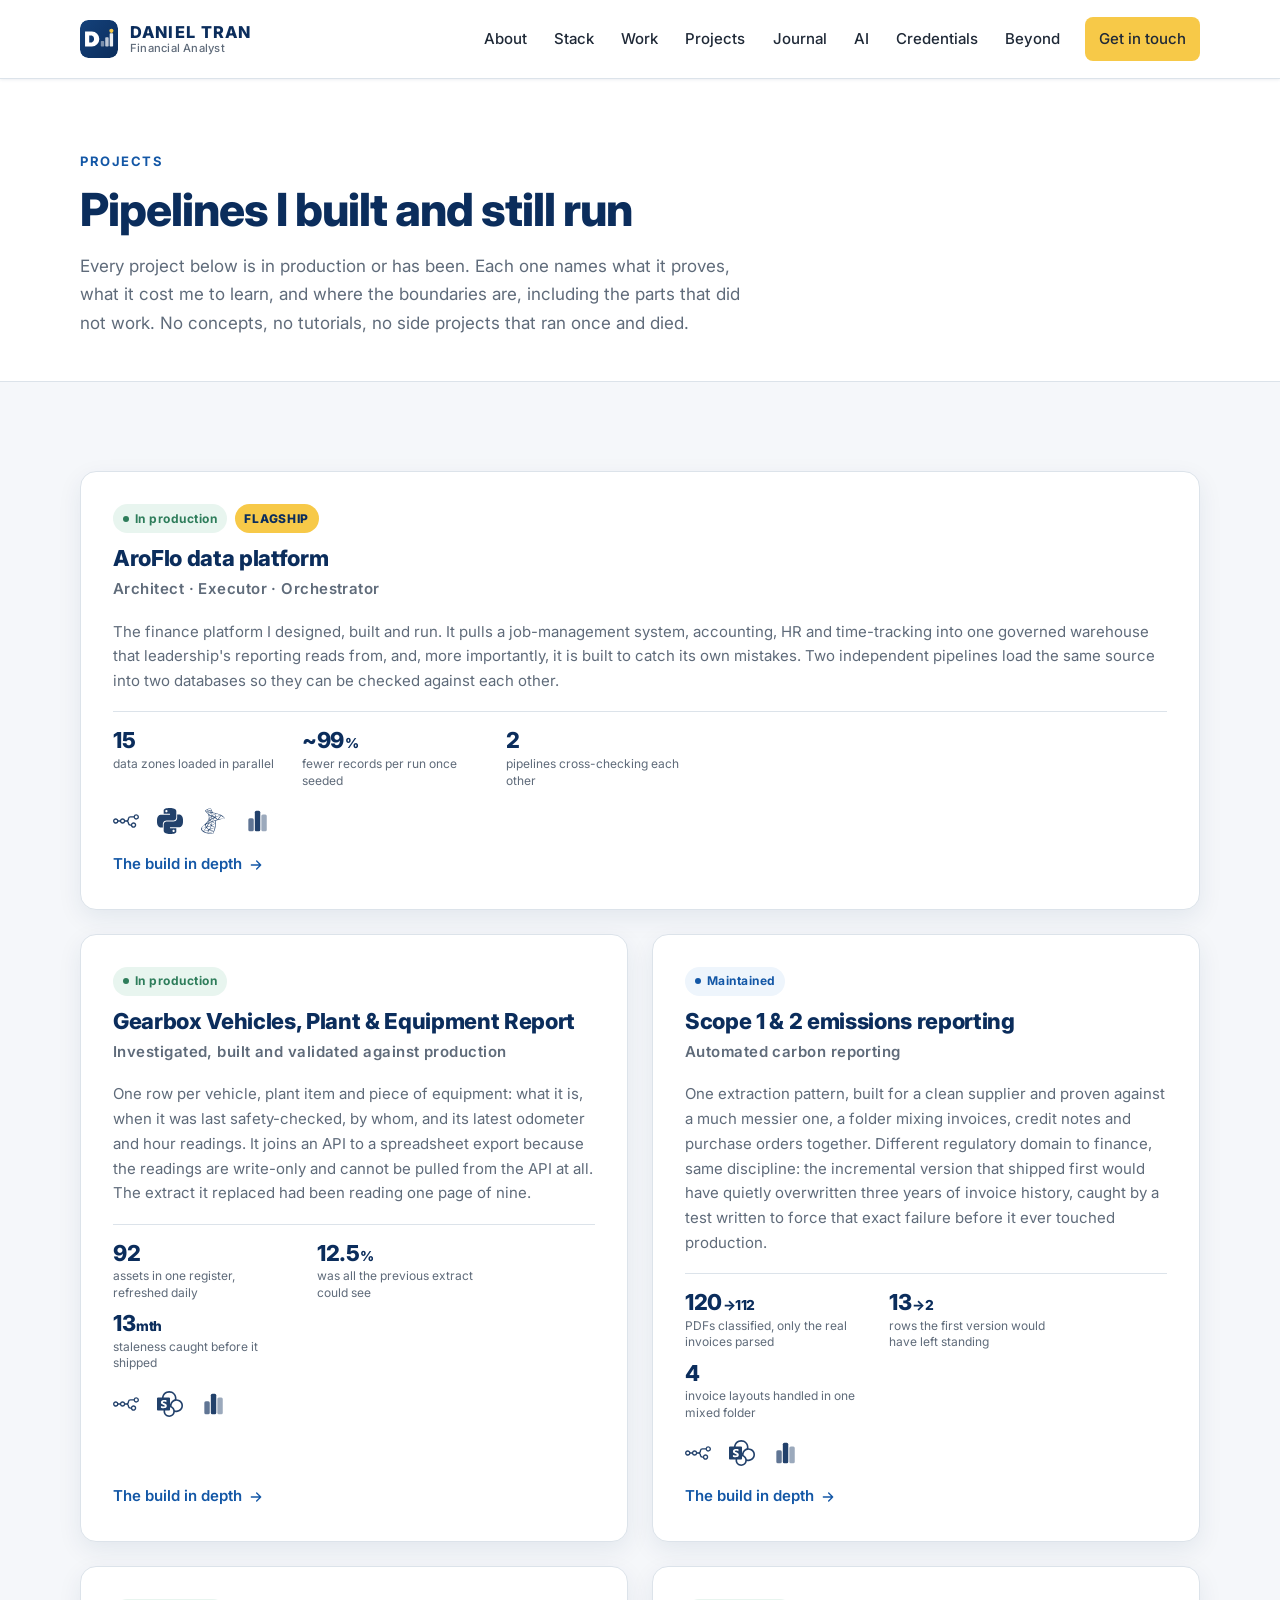
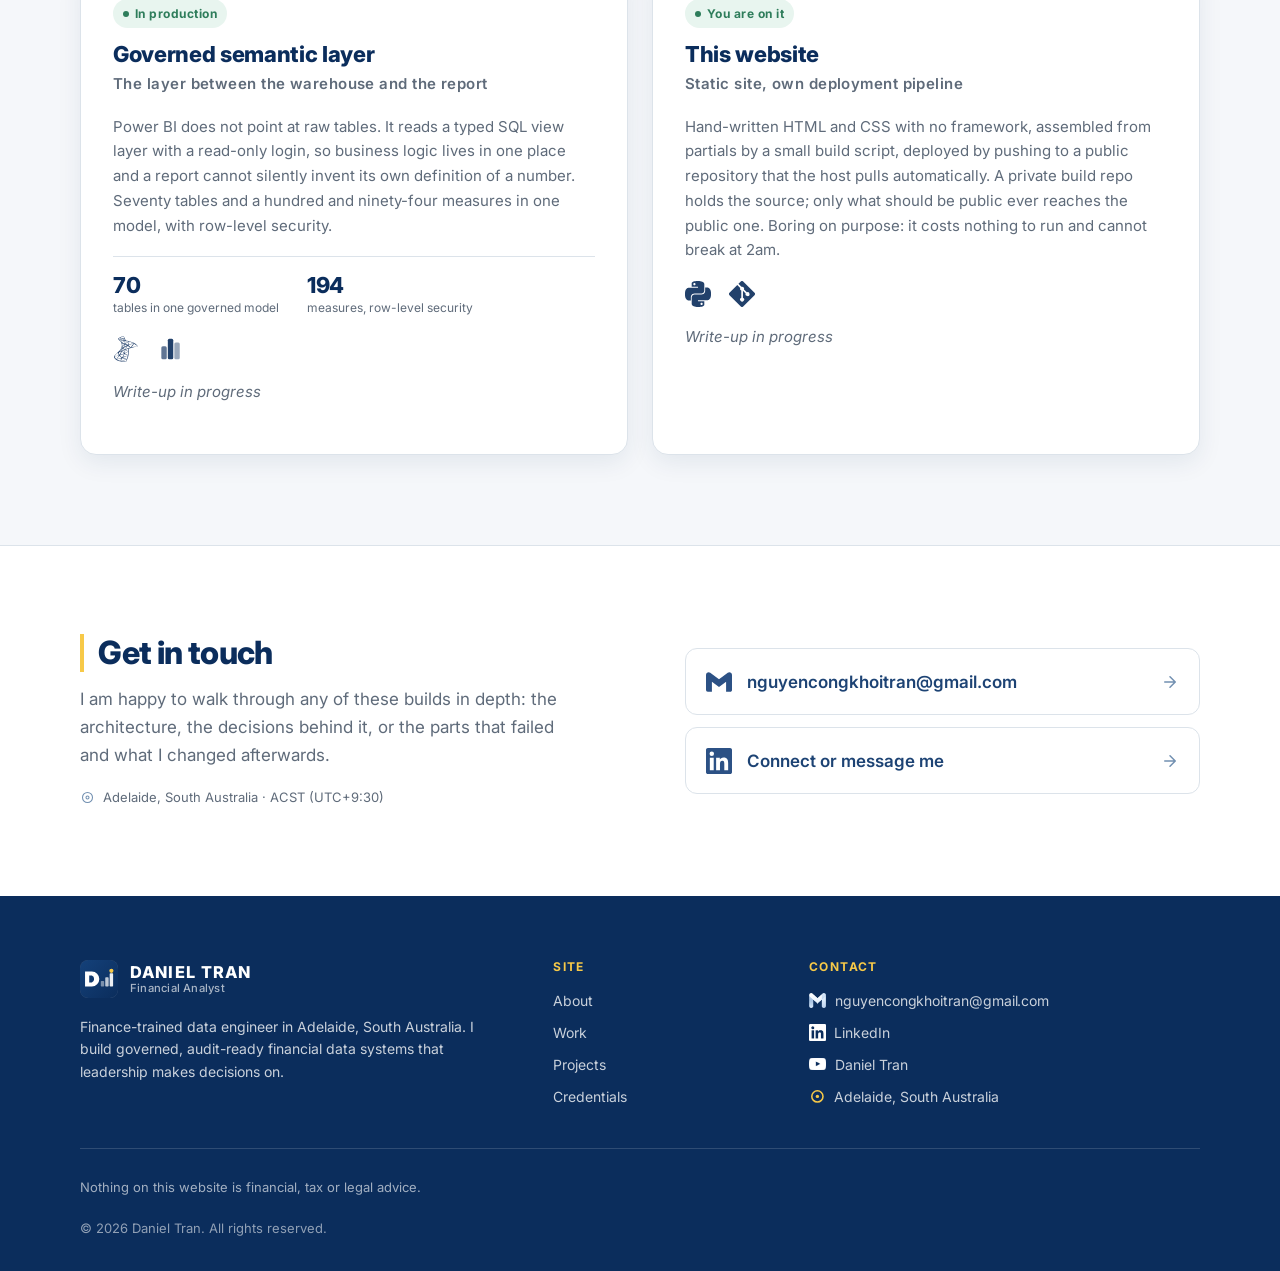
==== commit 71e573cf: "Add a Working Journal section, with the D&S Resources entry A new Journal section alongside Projects" ====
--- a/projects.html
+++ b/projects.html
@@ -39,7 +39,7 @@
   <link rel="preconnect" href="https://fonts.googleapis.com" />
   <link rel="preconnect" href="https://fonts.gstatic.com" crossorigin />
   <link href="https://fonts.googleapis.com/css2?family=Inter:wght@400;500;600;700;800&display=swap" rel="stylesheet" />
-  <link rel="stylesheet" href="assets/css/portfolio.css?v=26" />
+  <link rel="stylesheet" href="assets/css/portfolio.css?v=28" />
 
   <!-- Structured data: helps Google understand who this is -->
   <script type="application/ld+json">
@@ -81,6 +81,7 @@
           <li><a href="index.html#stack">Stack</a></li>
           <li><a href="index.html#work">Work</a></li>
           <li><a href="projects.html">Projects</a></li>
+          <li><a href="journal.html">Journal</a></li>
           <li><a href="index.html#ai">AI</a></li>
           <li><a href="index.html#credentials">Credentials</a></li>
           <li><a href="index.html#beyond">Beyond</a></li>
--- a/assets/css/portfolio.css
+++ b/assets/css/portfolio.css
@@ -427,6 +427,56 @@
 @media (max-width: 1080px) { .pstat-grid { grid-template-columns: repeat(2, 1fr); } }
 @media (max-width: 480px)  { .pstat-grid { grid-template-columns: 1fr; } }
 
+/* Three evidence tiles, each one a link down to the table its number was
+   counted from. The number is the claim; the table is the receipt. */
+.pstat-grid--3 { grid-template-columns: repeat(3, 1fr); }
+@media (max-width: 1080px) { .pstat-grid--3 { grid-template-columns: repeat(2, 1fr); } }
+@media (max-width: 480px)  { .pstat-grid--3 { grid-template-columns: 1fr; } }
+a.pstat-item { text-decoration: none; }
+a.pstat-item .pstat-num, a.pstat-item .pstat-lab { transition: color .15s ease; }
+a.pstat-item:hover .pstat-num, a.pstat-item:focus-visible .pstat-num { color: var(--color-blue); }
+a.pstat-item:hover .pstat-lab, a.pstat-item:focus-visible .pstat-lab { color: var(--color-navy); }
+.pstat-go { font-size: .75rem; font-weight: 700; letter-spacing: .04em; color: var(--color-blue); }
+
+/* ---------- EVIDENCE TABLES ----------
+   The first tables on the site, so this is the pattern for any that follow.
+   Wrapped because a wide table must scroll rather than squash its columns. */
+.dtable-wrap {
+  overflow-x: auto;
+  -webkit-overflow-scrolling: touch;
+  border: 1px solid var(--color-border);
+  border-radius: var(--radius-medium);
+}
+.dtable { width: 100%; border-collapse: collapse; font-size: .875rem; line-height: 1.45; }
+.dtable th {
+  padding: .65rem .75rem;
+  text-align: left;
+  font-size: .7rem;
+  font-weight: 700;
+  letter-spacing: .08em;
+  text-transform: uppercase;
+  color: var(--color-white);
+  background: var(--color-navy);
+  white-space: nowrap;
+}
+.dtable td {
+  padding: .6rem .75rem;
+  border-bottom: 1px solid var(--color-border);
+  color: var(--color-text-secondary);
+  vertical-align: top;
+}
+.dtable tbody tr:nth-child(even) td { background: var(--color-blue-light); }
+.dtable td:first-child { color: var(--color-navy); font-weight: 600; }
+.dtable .num { text-align: right; font-variant-numeric: tabular-nums; white-space: nowrap; }
+.dtable tfoot td {
+  border-top: 2px solid var(--color-navy);
+  border-bottom: 0;
+  background: transparent;
+  font-weight: 800;
+  color: var(--color-navy);
+}
+.dtable-note { margin: .7rem 0 0; font-size: .75rem; color: var(--color-text-secondary); }
+
 /* ---------- WORK / CASE STUDY ---------- */
 .sec-lead {
   margin: .85rem 0 0;
@@ -935,6 +985,18 @@
 }
 .sec-head h2 { margin-bottom: .65rem; }
 .sec-sub { margin: 0; font-size: 1.0625rem; color: var(--color-text-secondary); }
+
+/* Working-journal section heads. The page h1 names the employer, so these sit a
+   clear step below it instead of competing with it: h1 tops out at 2.85rem, these
+   at 1.5rem. The section number is folded into the heading so it reads as one line
+   and the kicker is not needed. */
+.sec-head--compact { max-width: 52rem; margin-bottom: clamp(1.5rem, 3vw, 2.25rem); }
+.sec-head--compact h2 {
+  margin: 0;
+  font-size: clamp(1.15rem, 2.1vw, 1.5rem);
+  line-height: 1.3;
+  letter-spacing: -.01em;
+}
 
 /* ---------- CARDS ---------- */
 .card {
